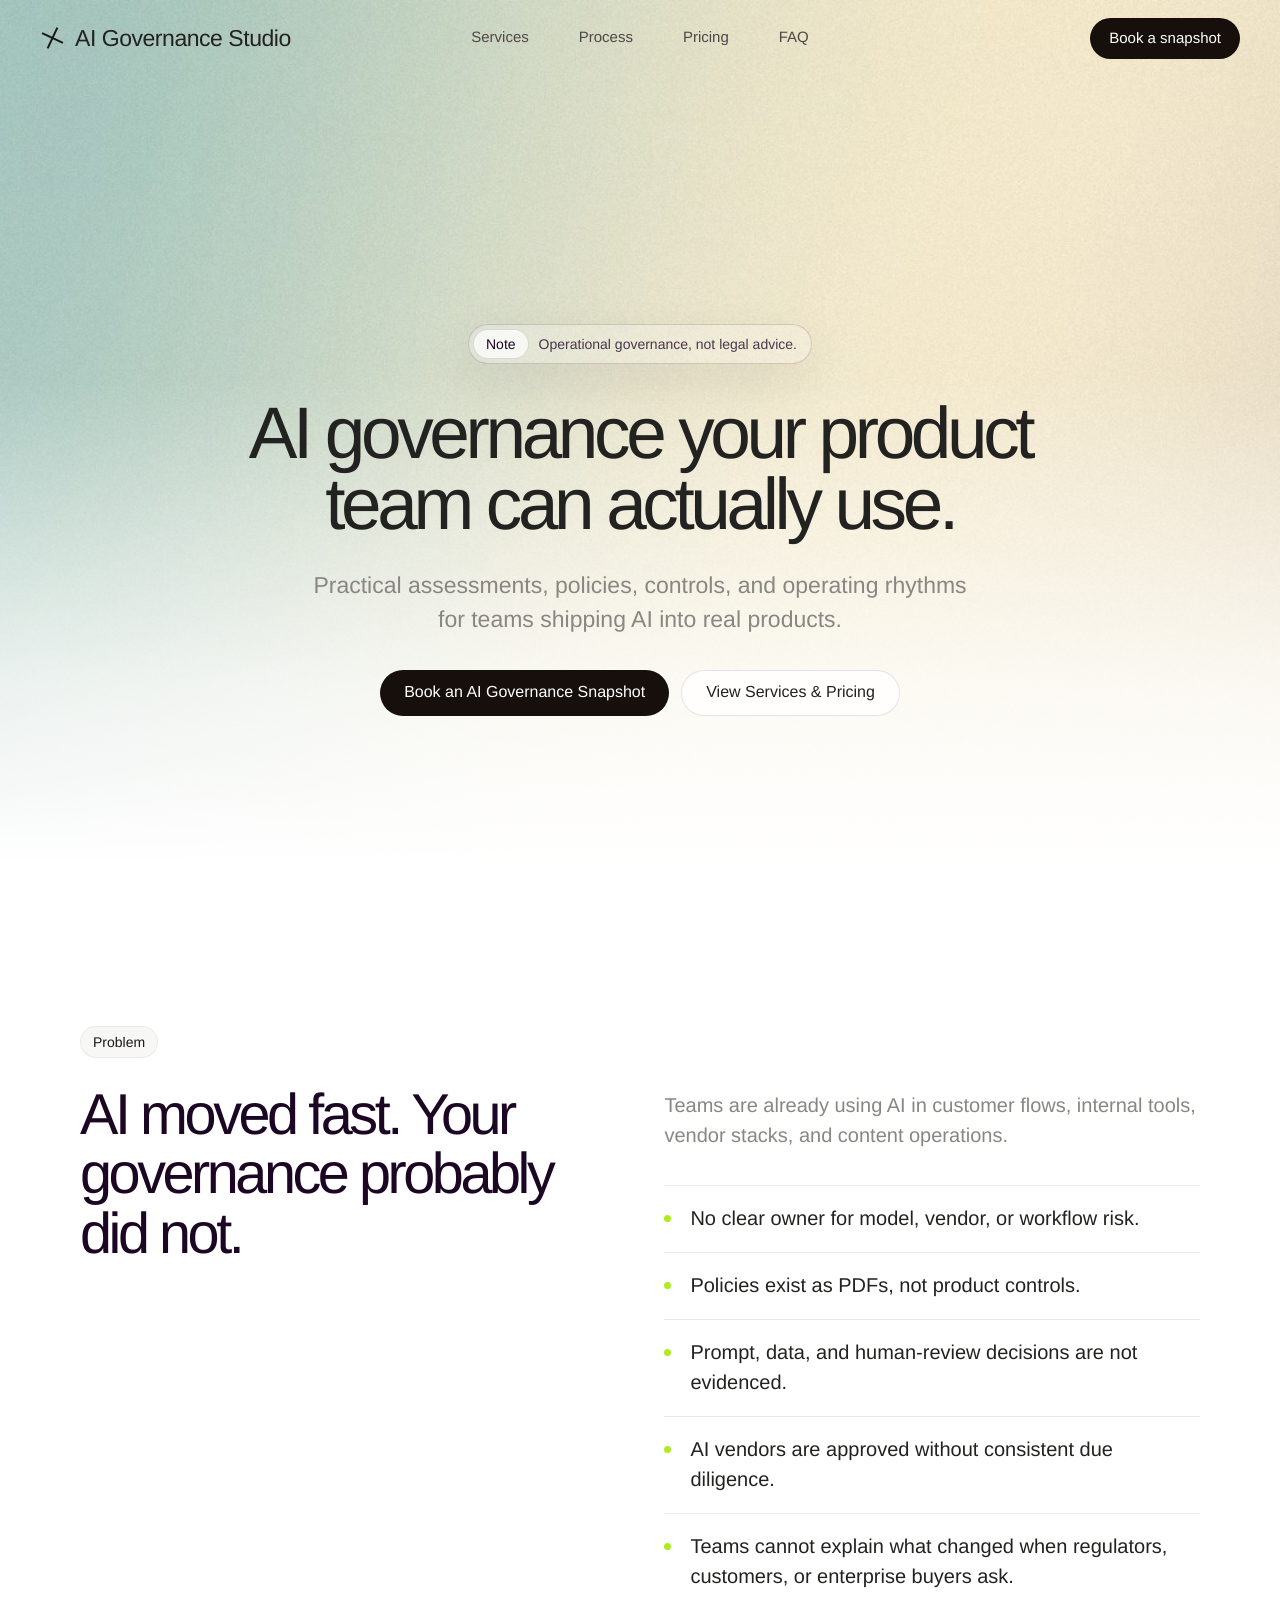
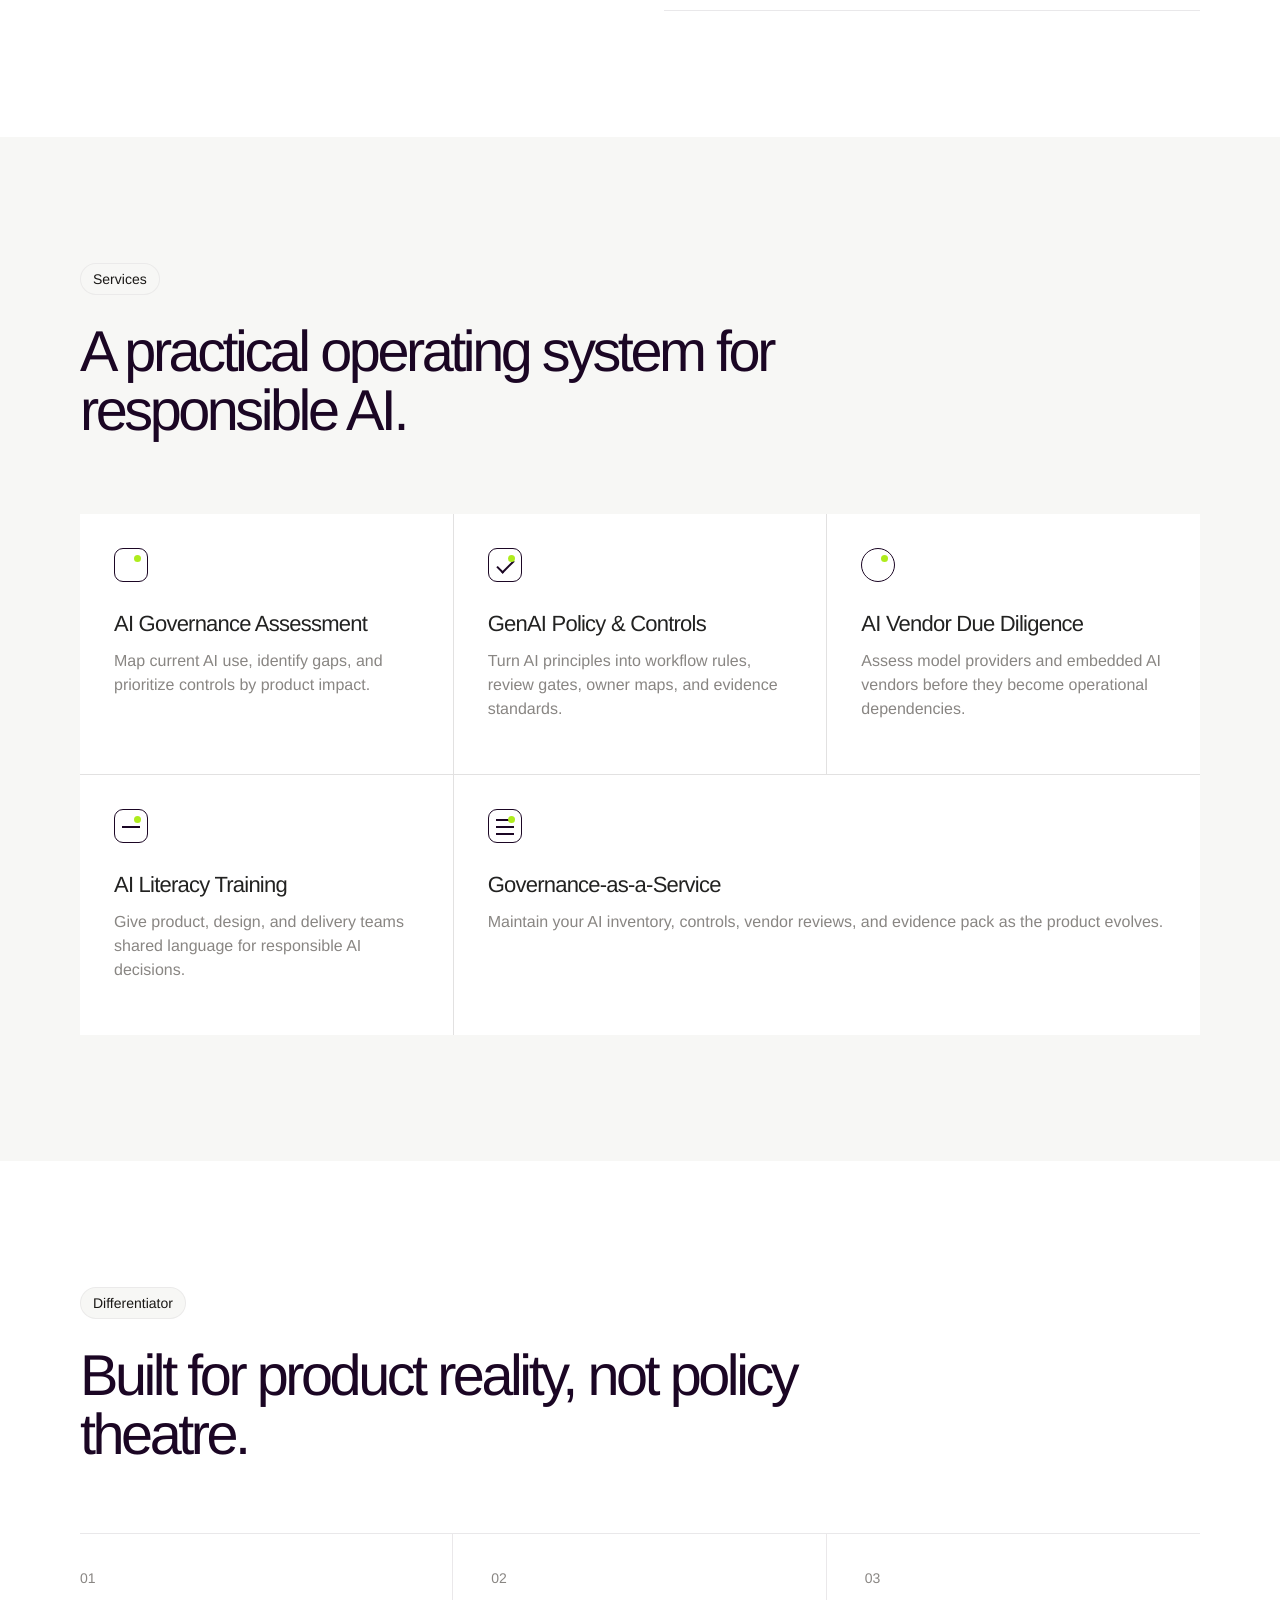
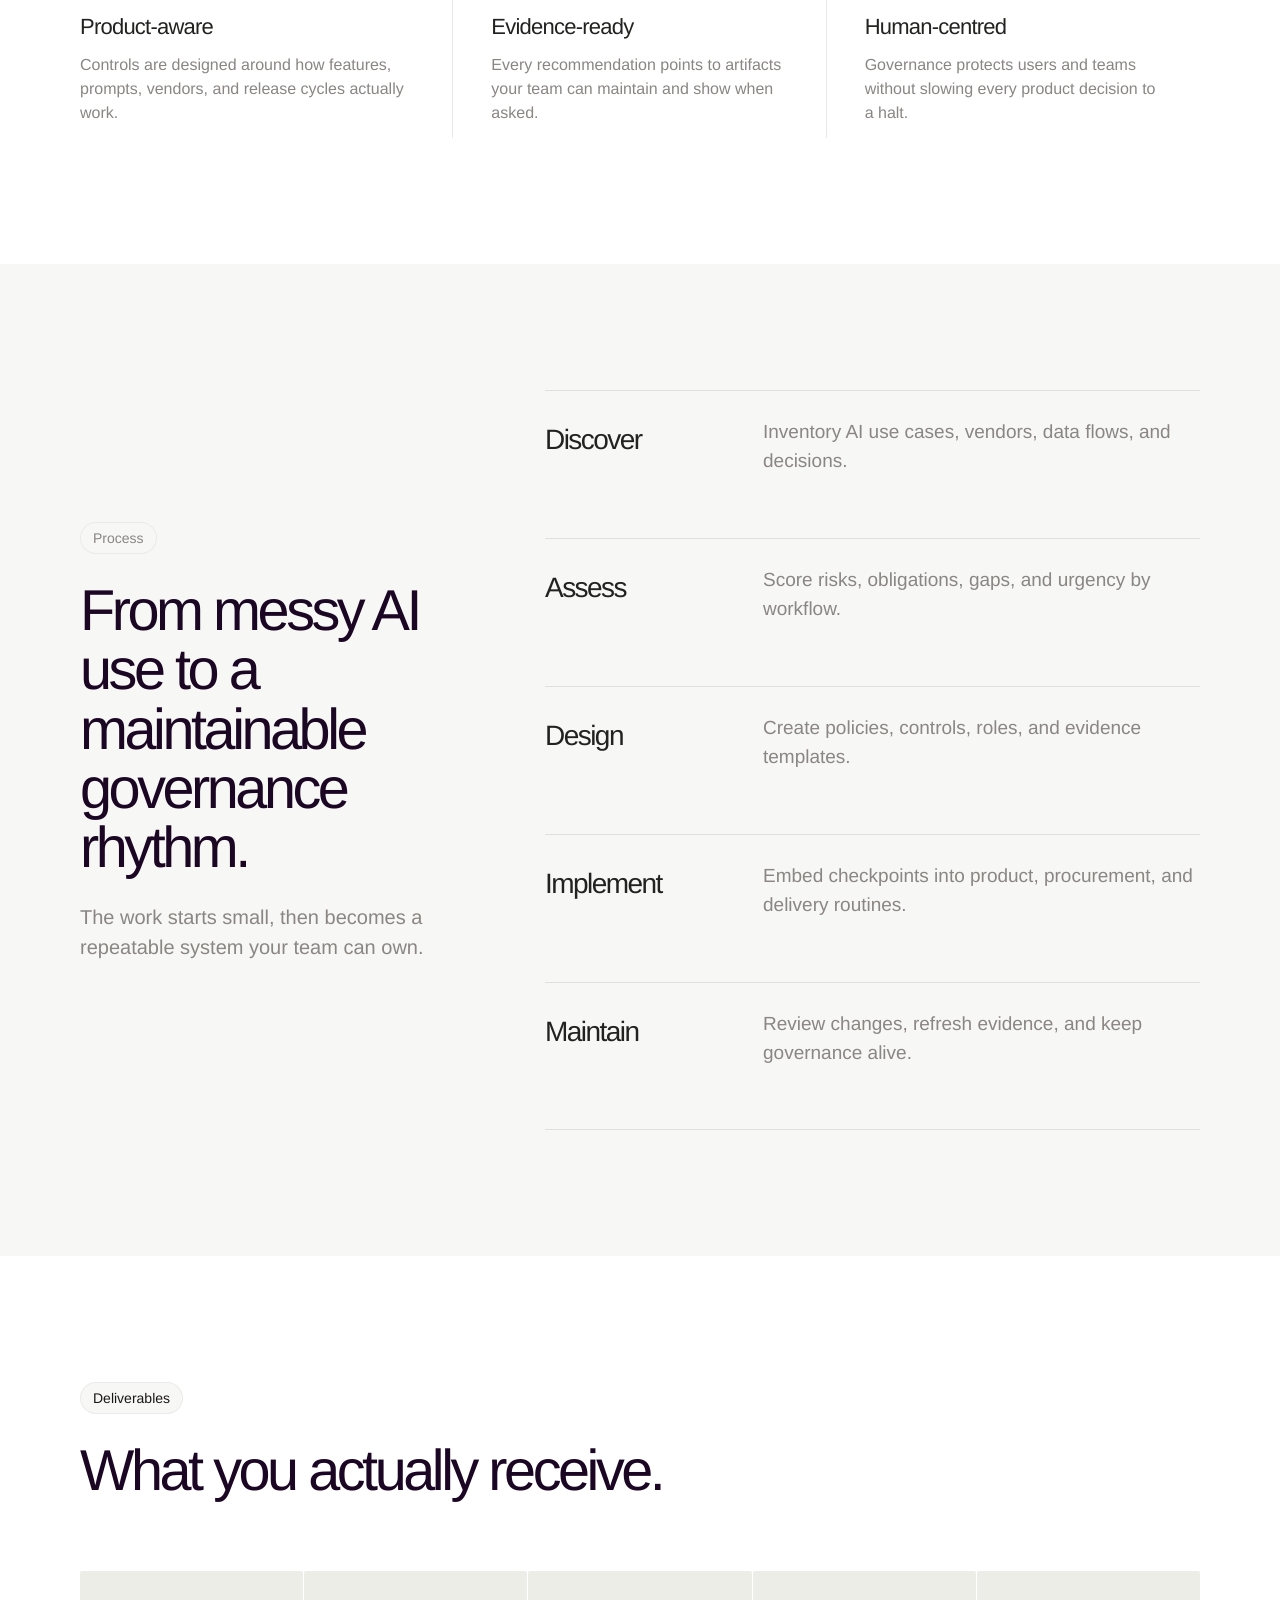
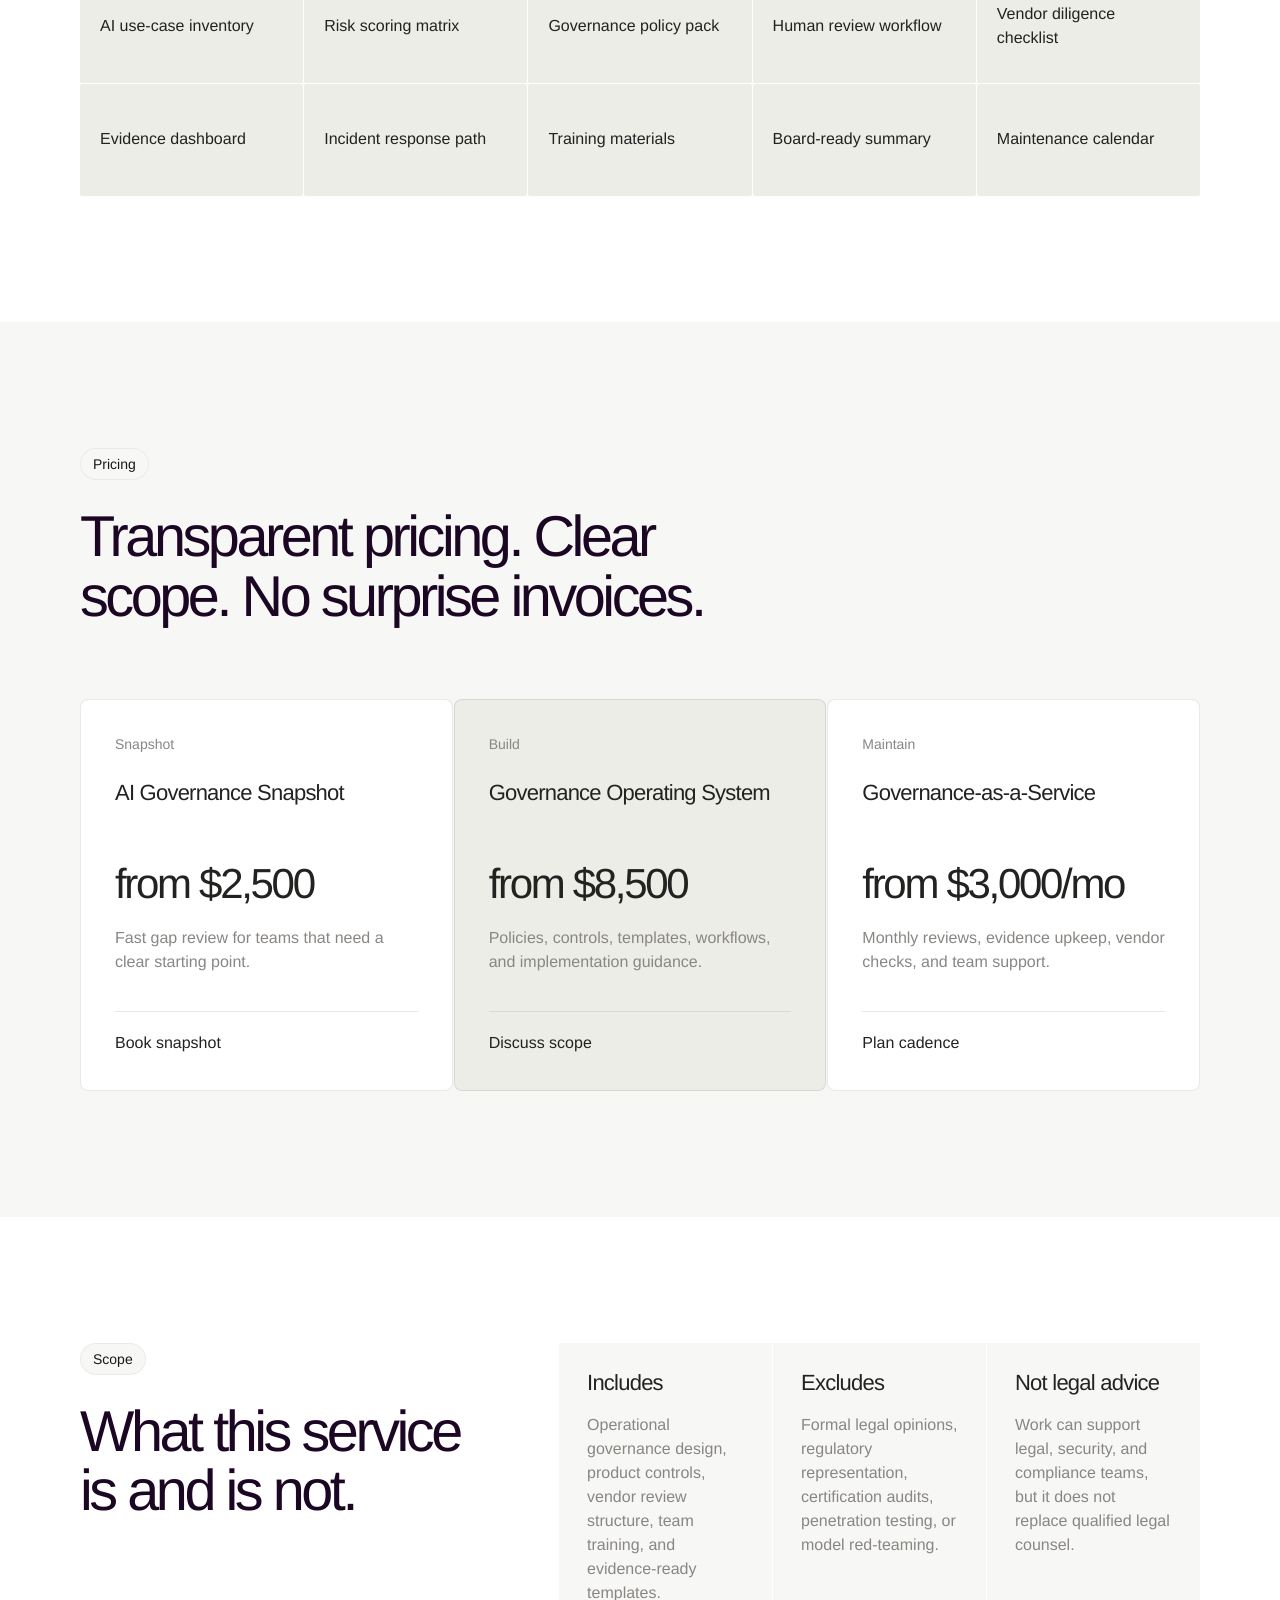
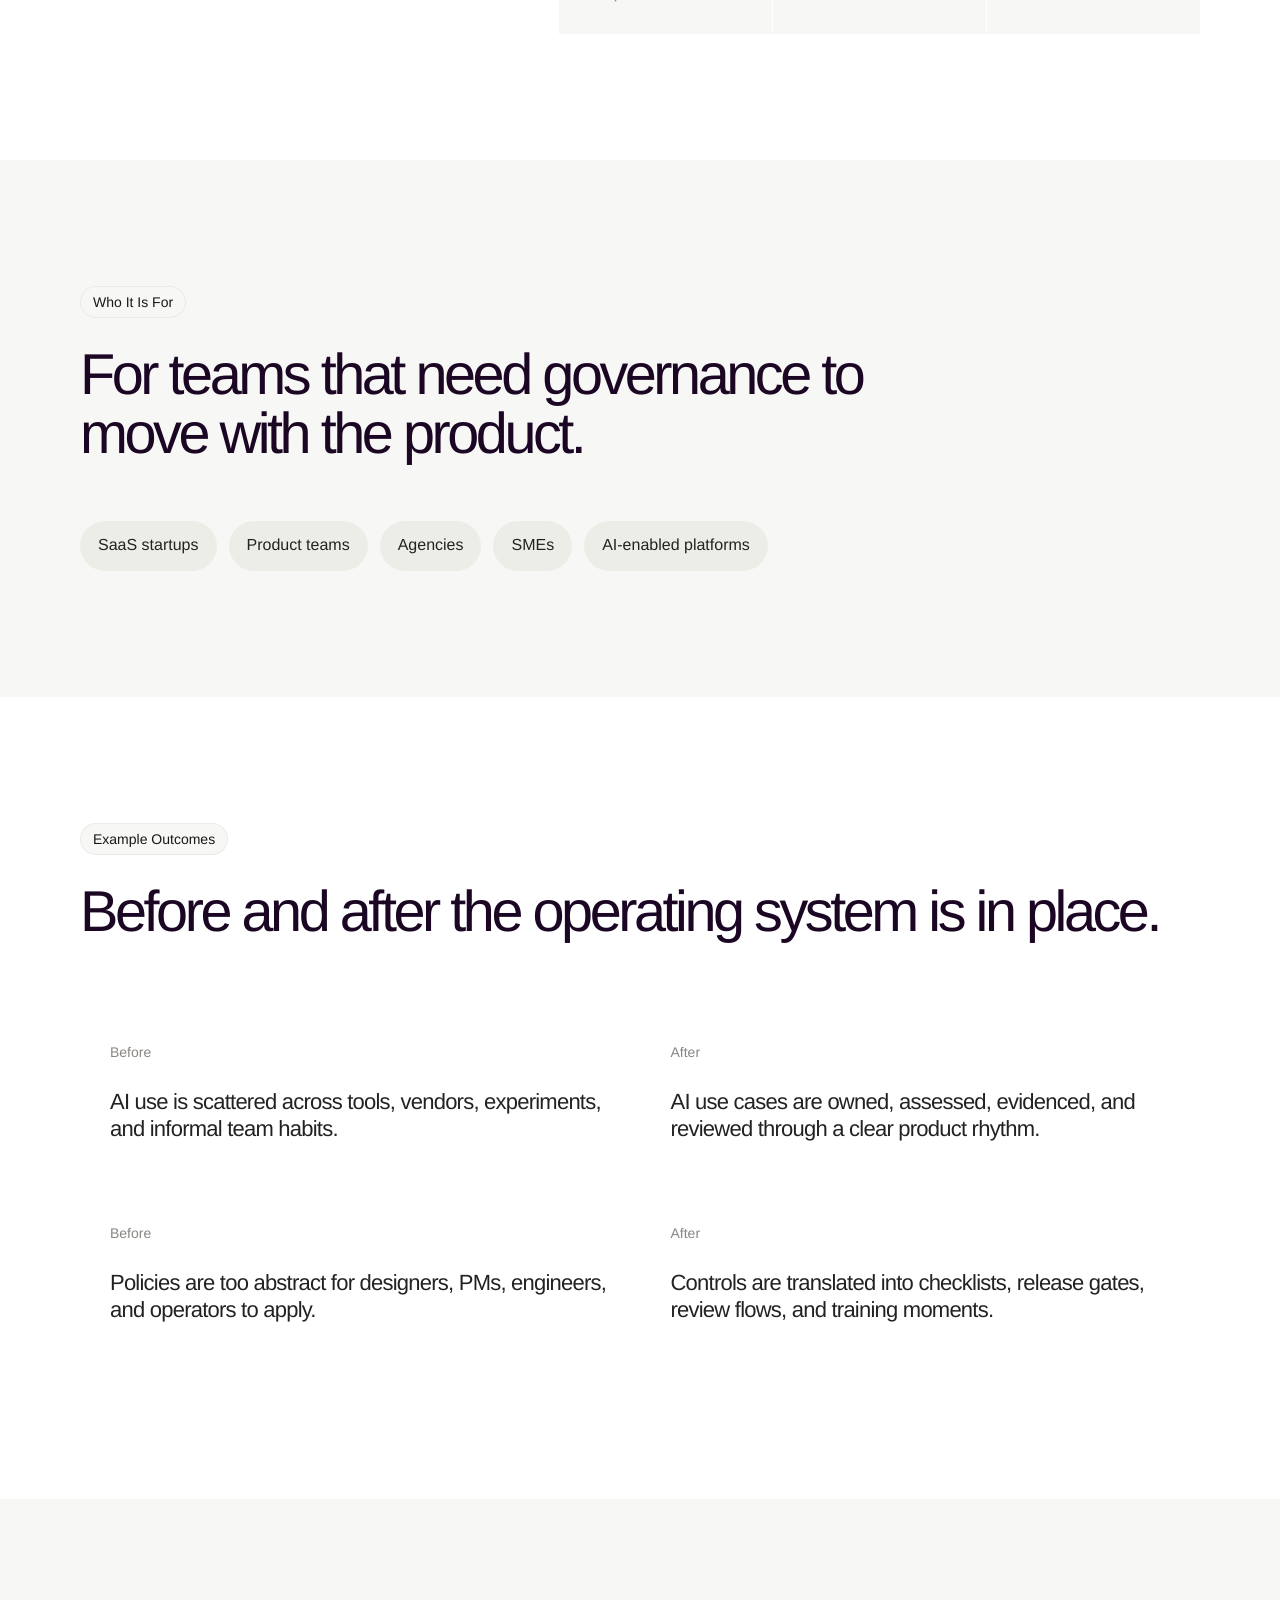
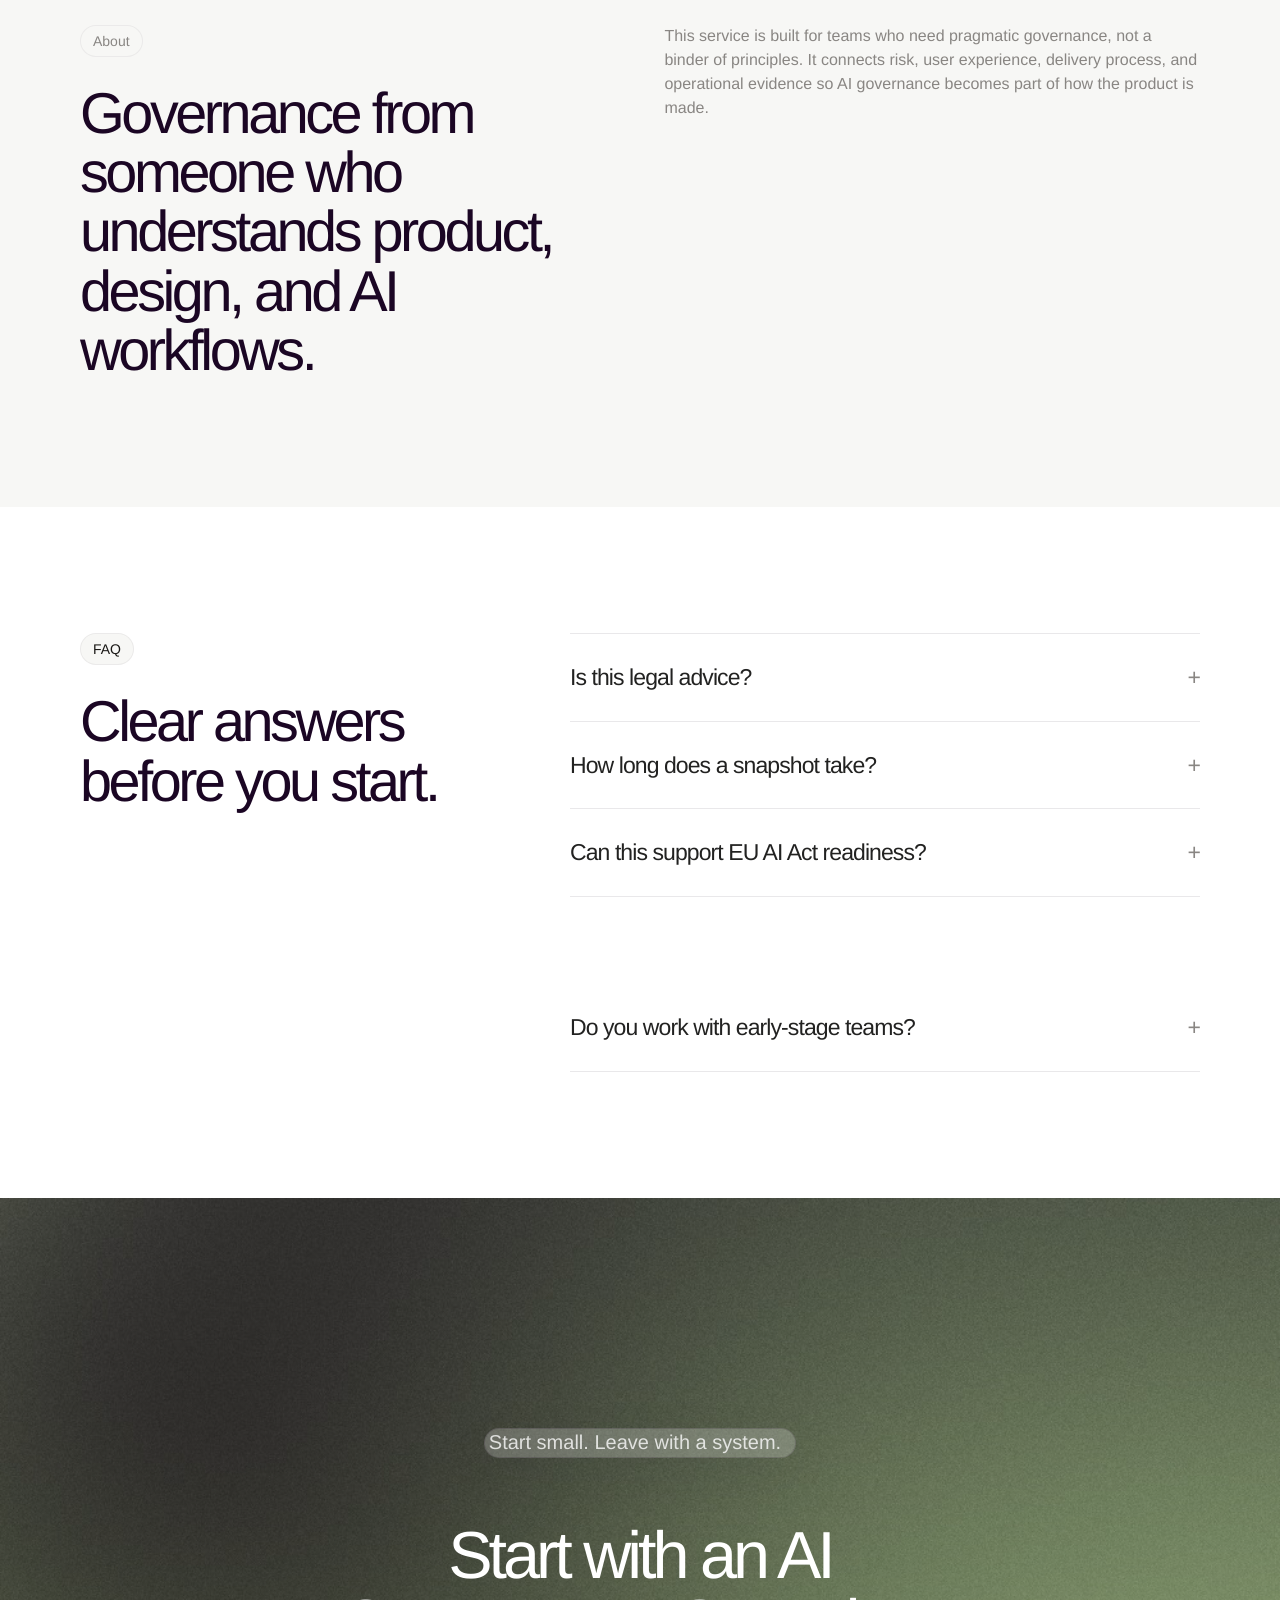
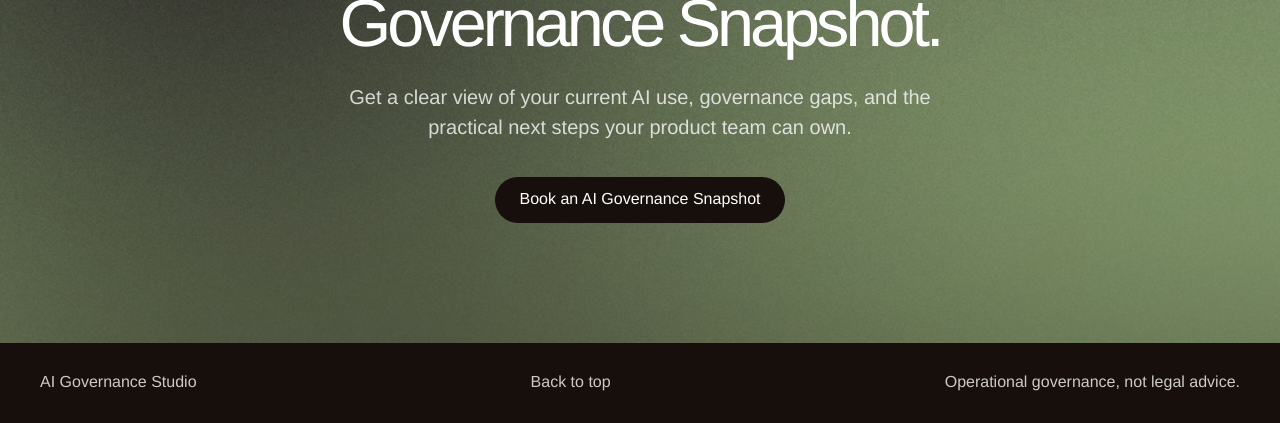
==== index.html @ 9d7e76de "Publish AI governance landing page" ====
<!doctype html>
<html lang="en">
  <head>
    <meta charset="UTF-8" />
    <meta name="viewport" content="width=device-width, initial-scale=1.0" />
    <title>AI Governance Studio</title>
    <meta
      name="description"
      content="Operational AI governance for product teams, startups, agencies, and AI-enabled platforms."
    />
    <link rel="stylesheet" href="styles.css" />
  </head>
  <body>
    <header class="site-header" aria-label="Primary navigation">
      <a class="brand" href="#top" aria-label="AI Governance Studio home">
        <span class="brand-mark" aria-hidden="true"></span>
        <span>AI Governance Studio</span>
      </a>
      <nav class="desktop-nav" aria-label="Sections">
        <a href="#services">Services</a>
        <a href="#process">Process</a>
        <a href="#pricing">Pricing</a>
        <a href="#faq">FAQ</a>
      </nav>
      <a class="nav-cta" href="contact.html">Book a snapshot</a>
      <button class="menu-button" type="button" aria-label="Open menu">
        <span></span>
        <span></span>
      </button>
    </header>

    <main id="top">
      <section class="hero" aria-labelledby="hero-title">
        <div class="hero-image" aria-hidden="true"></div>
        <div class="hero-fade" aria-hidden="true"></div>
        <div class="hero-content reveal">
          <p class="announcement">
            <span class="announcement-label">Note</span>
            <span>Operational governance, not legal advice.</span>
          </p>
          <h1 id="hero-title">AI governance your product team can actually use.</h1>
          <p class="hero-copy">
            Practical assessments, policies, controls, and operating rhythms for teams shipping AI into real products.
          </p>
          <div class="hero-actions" aria-label="Primary actions">
            <a class="button primary" href="contact.html">Book an AI Governance Snapshot</a>
            <a class="button secondary" href="#services">View Services & Pricing</a>
          </div>
        </div>
      </section>

      <section class="section problem reveal" aria-labelledby="problem-title">
        <div class="section-inner two-column">
          <div>
            <p class="eyebrow">Problem</p>
            <h2 id="problem-title">AI moved fast. Your governance probably did not.</h2>
          </div>
          <div class="risk-list">
            <p>Teams are already using AI in customer flows, internal tools, vendor stacks, and content operations.</p>
            <ul>
              <li>No clear owner for model, vendor, or workflow risk.</li>
              <li>Policies exist as PDFs, not product controls.</li>
              <li>Prompt, data, and human-review decisions are not evidenced.</li>
              <li>AI vendors are approved without consistent due diligence.</li>
              <li>Teams cannot explain what changed when regulators, customers, or enterprise buyers ask.</li>
            </ul>
          </div>
        </div>
      </section>

      <section class="section services" id="services" aria-labelledby="services-title">
        <div class="section-inner">
          <div class="section-heading reveal">
            <p class="eyebrow">Services</p>
            <h2 id="services-title">A practical operating system for responsible AI.</h2>
          </div>
          <div class="service-grid">
            <article class="service-card reveal">
              <span class="line-icon" aria-hidden="true"></span>
              <h3>AI Governance Assessment</h3>
              <p>Map current AI use, identify gaps, and prioritize controls by product impact.</p>
            </article>
            <article class="service-card reveal">
              <span class="line-icon check" aria-hidden="true"></span>
              <h3>GenAI Policy & Controls</h3>
              <p>Turn AI principles into workflow rules, review gates, owner maps, and evidence standards.</p>
            </article>
            <article class="service-card reveal">
              <span class="line-icon vendor" aria-hidden="true"></span>
              <h3>AI Vendor Due Diligence</h3>
              <p>Assess model providers and embedded AI vendors before they become operational dependencies.</p>
            </article>
            <article class="service-card reveal">
              <span class="line-icon learn" aria-hidden="true"></span>
              <h3>AI Literacy Training</h3>
              <p>Give product, design, and delivery teams shared language for responsible AI decisions.</p>
            </article>
            <article class="service-card reveal wide">
              <span class="line-icon maintain" aria-hidden="true"></span>
              <h3>Governance-as-a-Service</h3>
              <p>Maintain your AI inventory, controls, vendor reviews, and evidence pack as the product evolves.</p>
            </article>
          </div>
        </div>
      </section>

      <section class="section differentiator reveal" aria-labelledby="difference-title">
        <div class="section-inner">
          <p class="eyebrow">Differentiator</p>
          <h2 id="difference-title">Built for product reality, not policy theatre.</h2>
          <div class="pillar-row">
            <div>
              <span>01</span>
              <h3>Product-aware</h3>
              <p>Controls are designed around how features, prompts, vendors, and release cycles actually work.</p>
            </div>
            <div>
              <span>02</span>
              <h3>Evidence-ready</h3>
              <p>Every recommendation points to artifacts your team can maintain and show when asked.</p>
            </div>
            <div>
              <span>03</span>
              <h3>Human-centred</h3>
              <p>Governance protects users and teams without slowing every product decision to a halt.</p>
            </div>
          </div>
        </div>
      </section>

      <section class="section process stroke-section" id="process" aria-labelledby="process-title">
        <svg
          class="scroll-stroke"
          width="1278"
          height="2319"
          viewBox="0 0 1278 2319"
          fill="none"
          overflow="visible"
          xmlns="http://www.w3.org/2000/svg"
          aria-hidden="true"
        >
          <path
            data-scroll-path
            d="M876.605 394.131C788.982 335.917 696.198 358.139 691.836 416.303C685.453 501.424 853.722 498.43 941.95 409.714C1016.1 335.156 1008.64 186.907 906.167 142.846C807.014 100.212 712.699 198.494 789.049 245.127C889.053 306.207 986.062 116.979 840.548 43.3233C743.932 -5.58141 678.027 57.1682 672.279 112.188C666.53 167.208 712.538 172.943 736.353 163.088C760.167 153.234 764.14 120.924 746.651 93.3868C717.461 47.4252 638.894 77.8642 601.018 116.979C568.164 150.908 557 201.079 576.467 246.924C593.342 286.664 630.24 310.55 671.68 302.614C756.114 286.446 729.747 206.546 681.86 186.442C630.54 164.898 492 209.318 495.026 287.644C496.837 334.494 518.402 366.466 582.455 367.287C680.013 368.538 771.538 299.456 898.634 292.434C1007.02 286.446 1192.67 309.384 1242.36 382.258C1266.99 418.39 1273.65 443.108 1247.75 474.477C1217.32 511.33 1149.4 511.259 1096.84 466.093C1044.29 420.928 1029.14 380.576 1033.97 324.172C1038.31 273.428 1069.55 228.986 1117.2 216.384C1152.2 207.128 1188.29 213.629 1194.45 245.127C1201.49 281.062 1132.22 280.104 1100.44 272.673C1065.32 264.464 1044.22 234.837 1032.77 201.413C1019.29 162.061 1029.71 131.126 1056.44 100.965C1086.19 67.4032 1143.96 54.5526 1175.78 86.1513C1207.02 117.17 1186.81 143.379 1156.22 166.691C1112.57 199.959 1052.57 186.238 999.784 155.164C957.312 130.164 899.171 63.7054 931.284 26.3214C952.068 2.12513 996.288 3.87363 1007.22 43.58C1018.15 83.2749 1003.56 122.644 975.969 163.376C948.377 204.107 907.272 255.122 913.558 321.045C919.727 385.734 990.968 497.068 1063.84 503.35C1111.46 507.456 1166.79 511.984 1175.68 464.527C1191.52 379.956 1101.26 334.985 1030.29 377.017C971.109 412.064 956.297 483.647 953.797 561.655C947.587 755.413 1197.56 941.828 936.039 1140.66C745.771 1285.32 321.926 950.737 134.536 1202.19C-6.68295 1391.68 -53.4837 1655.38 131.935 1760.5C478.381 1956.91 1124.19 1515 1201.28 1997.83C1273.66 2451.23 100.805 1864.7 303.794 2668.89"
            pathLength="1"
          />
        </svg>
        <div class="section-inner process-layout">
          <div class="process-copy reveal">
            <p class="eyebrow">Process</p>
            <h2 id="process-title">From messy AI use to a maintainable governance rhythm.</h2>
            <p>
              The work starts small, then becomes a repeatable system your team can own.
            </p>
          </div>
          <ol class="process-steps" aria-label="Governance process">
            <li class="reveal"><span>Discover</span><p>Inventory AI use cases, vendors, data flows, and decisions.</p></li>
            <li class="reveal"><span>Assess</span><p>Score risks, obligations, gaps, and urgency by workflow.</p></li>
            <li class="reveal"><span>Design</span><p>Create policies, controls, roles, and evidence templates.</p></li>
            <li class="reveal"><span>Implement</span><p>Embed checkpoints into product, procurement, and delivery routines.</p></li>
            <li class="reveal"><span>Maintain</span><p>Review changes, refresh evidence, and keep governance alive.</p></li>
          </ol>
        </div>
      </section>

      <section class="section deliverables reveal" aria-labelledby="deliverables-title">
        <div class="section-inner">
          <div class="section-heading">
            <p class="eyebrow">Deliverables</p>
            <h2 id="deliverables-title">What you actually receive.</h2>
          </div>
          <div class="deliverable-grid">
            <span>AI use-case inventory</span>
            <span>Risk scoring matrix</span>
            <span>Governance policy pack</span>
            <span>Human review workflow</span>
            <span>Vendor diligence checklist</span>
            <span>Evidence dashboard</span>
            <span>Incident response path</span>
            <span>Training materials</span>
            <span>Board-ready summary</span>
            <span>Maintenance calendar</span>
          </div>
        </div>
      </section>

      <section class="section pricing" id="pricing" aria-labelledby="pricing-title">
        <div class="section-inner">
          <div class="section-heading reveal">
            <p class="eyebrow">Pricing</p>
            <h2 id="pricing-title">Transparent pricing. Clear scope. No surprise invoices.</h2>
          </div>
          <div class="pricing-grid">
            <article class="price-card reveal">
              <p class="price-label">Snapshot</p>
              <h3>AI Governance Snapshot</h3>
              <p class="price">from $2,500</p>
              <p>Fast gap review for teams that need a clear starting point.</p>
              <a href="contact.html">Book snapshot</a>
            </article>
            <article class="price-card featured reveal">
              <p class="price-label">Build</p>
              <h3>Governance Operating System</h3>
              <p class="price">from $8,500</p>
              <p>Policies, controls, templates, workflows, and implementation guidance.</p>
              <a href="contact.html">Discuss scope</a>
            </article>
            <article class="price-card reveal">
              <p class="price-label">Maintain</p>
              <h3>Governance-as-a-Service</h3>
              <p class="price">from $3,000/mo</p>
              <p>Monthly reviews, evidence upkeep, vendor checks, and team support.</p>
              <a href="contact.html">Plan cadence</a>
            </article>
          </div>
        </div>
      </section>

      <section class="section scope reveal" aria-labelledby="scope-title">
        <div class="section-inner scope-layout">
          <div>
            <p class="eyebrow">Scope</p>
            <h2 id="scope-title">What this service is and is not.</h2>
          </div>
          <div class="scope-columns">
            <div>
              <h3>Includes</h3>
              <p>Operational governance design, product controls, vendor review structure, team training, and evidence-ready templates.</p>
            </div>
            <div>
              <h3>Excludes</h3>
              <p>Formal legal opinions, regulatory representation, certification audits, penetration testing, or model red-teaming.</p>
            </div>
            <div>
              <h3>Not legal advice</h3>
              <p>Work can support legal, security, and compliance teams, but it does not replace qualified legal counsel.</p>
            </div>
          </div>
        </div>
      </section>

      <section class="section audience reveal" aria-labelledby="audience-title">
        <div class="section-inner">
          <p class="eyebrow">Who It Is For</p>
          <h2 id="audience-title">For teams that need governance to move with the product.</h2>
          <div class="audience-strip">
            <span>SaaS startups</span>
            <span>Product teams</span>
            <span>Agencies</span>
            <span>SMEs</span>
            <span>AI-enabled platforms</span>
          </div>
        </div>
      </section>

      <section class="section outcomes reveal" aria-labelledby="outcomes-title">
        <div class="section-inner">
          <p class="eyebrow">Example Outcomes</p>
          <h2 id="outcomes-title">Before and after the operating system is in place.</h2>
          <div class="before-after">
            <div>
              <span>Before</span>
              <p>AI use is scattered across tools, vendors, experiments, and informal team habits.</p>
            </div>
            <div>
              <span>After</span>
              <p>AI use cases are owned, assessed, evidenced, and reviewed through a clear product rhythm.</p>
            </div>
            <div>
              <span>Before</span>
              <p>Policies are too abstract for designers, PMs, engineers, and operators to apply.</p>
            </div>
            <div>
              <span>After</span>
              <p>Controls are translated into checklists, release gates, review flows, and training moments.</p>
            </div>
          </div>
        </div>
      </section>

      <section class="section about reveal" aria-labelledby="about-title">
        <div class="section-inner two-column">
          <div>
            <p class="eyebrow">About</p>
            <h2 id="about-title">Governance from someone who understands product, design, and AI workflows.</h2>
          </div>
          <p>
            This service is built for teams who need pragmatic governance, not a binder of principles. It connects risk, user experience, delivery process, and operational evidence so AI governance becomes part of how the product is made.
          </p>
        </div>
      </section>

      <section class="section faq" id="faq" aria-labelledby="faq-title">
        <div class="section-inner faq-layout">
          <div class="reveal">
            <p class="eyebrow">FAQ</p>
            <h2 id="faq-title">Clear answers before you start.</h2>
          </div>
          <div class="faq-list">
            <details class="reveal">
              <summary>Is this legal advice?</summary>
              <p>No. It is operational governance support. It can help legal teams move faster, but it does not replace legal counsel.</p>
            </details>
            <details class="reveal">
              <summary>How long does a snapshot take?</summary>
              <p>Most snapshots take 1-2 weeks depending on access to product, vendor, and workflow information.</p>
            </details>
            <details class="reveal">
              <summary>Can this support EU AI Act readiness?</summary>
              <p>Yes, by organizing use cases, evidence, risk ownership, literacy, and governance controls. Formal legal interpretation should sit with counsel.</p>
            </details>
            <details class="reveal">
              <summary>Can this help with ISO readiness?</summary>
              <p>It can prepare operational materials and governance discipline that support readiness, but certification work should be handled by the relevant audit specialists.</p>
            </details>
            <details class="reveal">
              <summary>Do you work with early-stage teams?</summary>
              <p>Yes. The system scales from lightweight startup governance to more formal enterprise-facing evidence packs.</p>
            </details>
          </div>
        </div>
      </section>

      <section class="final-cta" id="snapshot" aria-labelledby="snapshot-title">
        <div class="footer-image" aria-hidden="true"></div>
        <div class="final-content reveal">
          <p class="announcement">Start small. Leave with a system.</p>
          <h2 id="snapshot-title">Start with an AI Governance Snapshot.</h2>
          <p>Get a clear view of your current AI use, governance gaps, and the practical next steps your product team can own.</p>
          <a class="button primary" href="contact.html">Book an AI Governance Snapshot</a>
        </div>
      </section>
    </main>

    <footer class="site-footer">
      <span>AI Governance Studio</span>
      <a href="#top">Back to top</a>
      <span>Operational governance, not legal advice.</span>
    </footer>

    <script src="script.js"></script>
  </body>
</html>
---- styles.css ----
:root {
  --ink: #222221;
  --ink-deep: #1a1816;
  --plum: #1b0624;
  --muted: #898683;
  --soft: #f7f7f5;
  --surface: #edede8;
  --line: rgba(45, 32, 50, 0.1);
  --cta: #160f0c;
  --accent: #aeec1d;
  --max: 1120px;
}

* {
  box-sizing: border-box;
}

html {
  scroll-behavior: smooth;
}

body {
  margin: 0;
  background: #fff;
  color: var(--ink);
  font-family: Inter, "Helvetica Neue", Arial, sans-serif;
  font-size: 16px;
  line-height: 1.5;
  text-rendering: geometricPrecision;
}

a {
  color: inherit;
  text-decoration: none;
}

.site-header {
  align-items: center;
  display: grid;
  grid-template-columns: 1fr auto 1fr;
  height: 76px;
  left: 0;
  padding: 0 40px;
  position: fixed;
  right: 0;
  top: 0;
  z-index: 20;
}

.brand,
.desktop-nav,
.nav-cta {
  animation: headerIn 700ms ease both;
}

.brand {
  align-items: center;
  display: inline-flex;
  font-size: 23px;
  gap: 10px;
  letter-spacing: -0.02em;
  width: max-content;
}

.brand-mark {
  display: inline-block;
  height: 25px;
  position: relative;
  width: 25px;
}

.brand-mark::before,
.brand-mark::after {
  background: var(--ink-deep);
  content: "";
  height: 2px;
  left: 1px;
  position: absolute;
  top: 11px;
  transform: rotate(25deg);
  width: 23px;
}

.brand-mark::after {
  transform: rotate(115deg);
}

.desktop-nav {
  align-items: center;
  display: flex;
  gap: 18px;
  justify-self: center;
}

.desktop-nav a {
  border-radius: 999px;
  color: #4d4846;
  font-size: 15px;
  padding: 8px 16px;
  transition: background 180ms ease, color 180ms ease;
}

.desktop-nav a:hover {
  background: rgba(255, 255, 255, 0.58);
  color: var(--ink);
}

.nav-cta,
.button {
  align-items: center;
  border-radius: 999px;
  display: inline-flex;
  font-weight: 520;
  justify-content: center;
  line-height: 1;
  transition: transform 180ms ease, background 180ms ease, border-color 180ms ease;
  white-space: nowrap;
}

.nav-cta {
  background: var(--cta);
  color: #fff;
  font-size: 15px;
  justify-self: end;
  padding: 13px 19px;
}

.button {
  min-height: 46px;
  padding: 0 24px;
}

.button:hover,
.nav-cta:hover {
  transform: translateY(-2px);
}

.primary {
  background: var(--cta);
  color: #fff;
}

.secondary {
  background: rgba(255, 255, 255, 0.78);
  border: 1px solid rgba(27, 6, 36, 0.11);
  color: var(--ink);
}

.menu-button {
  background: transparent;
  border: 0;
  display: none;
  height: 36px;
  justify-self: end;
  padding: 0;
  width: 36px;
}

.menu-button span {
  background: var(--ink);
  display: block;
  height: 1.5px;
  margin: 7px 5px;
}

.hero {
  min-height: 100svh;
  overflow: hidden;
  position: relative;
}

.hero-image,
.footer-image {
  background-image: url("assets/hero-gradient.jpeg");
  background-position: center top;
  background-size: cover;
  inset: 0;
  position: absolute;
}

.hero-image {
  animation: slowLift 24s ease-in-out infinite alternate;
}

.hero-fade {
  background: linear-gradient(
    to bottom,
    rgba(255, 255, 255, 0) 0%,
    rgba(255, 255, 255, 0.08) 42%,
    rgba(255, 255, 255, 0.78) 76%,
    #fff 96%
  );
  inset: 0;
  position: absolute;
}

.hero-content {
  margin: 0 auto;
  max-width: 860px;
  padding: clamp(300px, 36svh, 480px) 24px 92px;
  position: relative;
  text-align: center;
  z-index: 1;
}

.announcement,
.eyebrow {
  border-radius: 999px;
  display: inline-flex;
  font-size: 14px;
  line-height: 1;
}

.announcement {
  align-items: center;
  background: rgba(255, 255, 255, 0.22);
  border: 1px solid rgba(27, 6, 36, 0.16);
  box-shadow: 0 16px 48px rgba(27, 6, 36, 0.08);
  color: rgba(27, 6, 36, 0.78);
  gap: 10px;
  padding: 4px 14px 4px 4px;
}

.announcement-label {
  background: rgba(255, 255, 255, 0.72);
  border: 1px solid rgba(27, 6, 36, 0.13);
  border-radius: 999px;
  color: var(--plum);
  padding: 7px 12px;
}

.eyebrow {
  background: var(--soft);
  border: 1px solid rgba(27, 6, 36, 0.05);
  color: var(--ink-deep);
  margin: 0 0 28px;
  padding: 8px 12px;
}

h1,
h2,
h3,
p {
  margin: 0;
}

h1,
h2 {
  font-weight: 400;
  letter-spacing: -0.06em;
}

h1 {
  color: var(--ink);
  font-size: clamp(48px, 5.7vw, 80px);
  line-height: 0.98;
  margin-top: 34px;
}

h2 {
  color: var(--plum);
  font-size: clamp(38px, 4.5vw, 64px);
  line-height: 1.03;
}

h3 {
  color: var(--ink);
  font-size: 22px;
  font-weight: 450;
  letter-spacing: -0.035em;
  line-height: 1.13;
}

.hero-copy {
  color: var(--muted);
  font-size: clamp(18px, 2vw, 23px);
  line-height: 1.46;
  margin: 28px auto 0;
  max-width: 680px;
}

.hero-actions {
  display: flex;
  flex-wrap: wrap;
  gap: 12px;
  justify-content: center;
  margin-top: 34px;
}

.section {
  padding: 126px 24px;
}

.section:nth-of-type(2n + 3) {
  background: var(--soft);
}

.section-inner {
  margin: 0 auto;
  max-width: var(--max);
}

.two-column {
  display: grid;
  gap: clamp(44px, 8vw, 120px);
  grid-template-columns: minmax(0, 0.9fr) minmax(0, 1fr);
}

.section-heading {
  max-width: 720px;
}

.problem h2 {
  max-width: 560px;
}

.risk-list {
  color: var(--muted);
  font-size: 20px;
  padding-top: 65px;
}

.risk-list ul {
  border-top: 1px solid var(--line);
  list-style: none;
  margin: 34px 0 0;
  padding: 0;
}

.risk-list li {
  border-bottom: 1px solid var(--line);
  color: var(--ink);
  padding: 18px 0 18px 26px;
  position: relative;
}

.risk-list li::before {
  background: var(--accent);
  border-radius: 50%;
  content: "";
  height: 7px;
  left: 0;
  position: absolute;
  top: 29px;
  width: 7px;
}

.service-grid,
.pricing-grid {
  display: grid;
  gap: 1px;
  margin-top: 72px;
}

.service-grid {
  background: var(--line);
  grid-template-columns: repeat(3, minmax(0, 1fr));
}

.service-card,
.price-card {
  background: #fff;
  min-height: 260px;
  padding: 34px;
  transition: background 180ms ease, transform 180ms ease;
}

.service-card:hover,
.price-card:hover {
  background: #fbfbf9;
  transform: translateY(-5px);
}

.service-card.wide {
  grid-column: span 2;
}

.service-card p,
.price-card p,
.pillar-row p,
.process-copy p,
.scope-columns p,
.about p,
.faq-list p,
.final-content p {
  color: var(--muted);
}

.service-card h3 {
  margin: 30px 0 14px;
}

.line-icon {
  border: 1.7px solid var(--plum);
  border-radius: 9px;
  display: block;
  height: 34px;
  position: relative;
  width: 34px;
}

.line-icon::after {
  background: var(--accent);
  border-radius: 50%;
  content: "";
  height: 7px;
  position: absolute;
  right: 6px;
  top: 6px;
  width: 7px;
}

.line-icon.check::before {
  border-bottom: 2px solid var(--plum);
  border-left: 2px solid var(--plum);
  content: "";
  height: 7px;
  left: 8px;
  position: absolute;
  top: 11px;
  transform: rotate(-45deg);
  width: 15px;
}

.line-icon.vendor {
  border-radius: 50%;
}

.line-icon.learn::before,
.line-icon.maintain::before {
  background: var(--plum);
  content: "";
  height: 2px;
  left: 7px;
  position: absolute;
  top: 16px;
  width: 18px;
}

.line-icon.maintain::before {
  box-shadow: 0 -7px 0 var(--plum), 0 7px 0 var(--plum);
}

.differentiator {
  background: #fff;
}

.differentiator h2 {
  max-width: 790px;
}

.pillar-row {
  border-top: 1px solid var(--line);
  display: grid;
  grid-template-columns: repeat(3, minmax(0, 1fr));
  margin-top: 68px;
}

.pillar-row > div {
  border-right: 1px solid var(--line);
  padding: 34px 38px 12px 0;
}

.pillar-row > div + div {
  padding-left: 38px;
}

.pillar-row > div:last-child {
  border-right: 0;
}

.pillar-row span,
.price-label,
.before-after span {
  color: var(--muted);
  display: block;
  font-size: 14px;
  margin-bottom: 26px;
}

.pillar-row h3 {
  margin-bottom: 14px;
}

.process-layout {
  align-items: start;
  display: grid;
  gap: 72px;
  grid-template-columns: 0.75fr 1.25fr;
  position: relative;
  z-index: 1;
}

.stroke-section {
  overflow: hidden;
  position: relative;
}

.scroll-stroke {
  height: auto;
  opacity: 0.34;
  pointer-events: none;
  position: absolute;
  right: -500px;
  top: -360px;
  transform: rotate(-4deg);
  width: min(920px, 76vw);
  z-index: 0;
}

.scroll-stroke path {
  filter: drop-shadow(0 18px 34px rgba(174, 236, 29, 0.18));
  stroke: var(--accent);
  stroke-linecap: round;
  stroke-linejoin: round;
  stroke-width: 18;
}

.process-copy {
  position: sticky;
  top: 132px;
}

.process-copy p:last-child {
  font-size: 20px;
  margin-top: 24px;
  max-width: 360px;
}

.process-steps {
  counter-reset: step;
  list-style: none;
  margin: 0;
  padding: 0;
}

.process-steps li {
  border-top: 1px solid var(--line);
  display: grid;
  gap: 28px;
  grid-template-columns: 190px 1fr;
  min-height: 148px;
  padding: 28px 0;
}

.process-steps li:last-child {
  border-bottom: 1px solid var(--line);
}

.process-steps span {
  color: var(--ink);
  font-size: 28px;
  letter-spacing: -0.055em;
}

.process-steps p {
  color: var(--muted);
  font-size: 19px;
}

.deliverable-grid {
  display: grid;
  gap: 1px;
  grid-template-columns: repeat(5, minmax(0, 1fr));
  margin-top: 70px;
}

.deliverable-grid span {
  align-items: center;
  background: var(--surface);
  border-radius: 2px;
  color: var(--ink);
  display: flex;
  min-height: 112px;
  padding: 20px;
}

.pricing-grid {
  grid-template-columns: repeat(3, minmax(0, 1fr));
}

.price-card {
  border: 1px solid var(--line);
  border-radius: 8px;
}

.price-card.featured {
  background: var(--surface);
}

.price-card h3 {
  min-height: 52px;
}

.price {
  color: var(--ink) !important;
  font-size: 42px;
  letter-spacing: -0.055em;
  line-height: 1;
  margin: 30px 0 22px;
}

.price-card a {
  border-top: 1px solid var(--line);
  display: block;
  margin-top: 36px;
  padding-top: 20px;
}

.scope-layout {
  display: grid;
  gap: 60px;
  grid-template-columns: 0.85fr 1.3fr;
}

.scope-columns {
  display: grid;
  gap: 1px;
  grid-template-columns: repeat(3, minmax(0, 1fr));
}

.scope-columns > div {
  background: var(--soft);
  padding: 28px;
}

.scope-columns h3 {
  margin-bottom: 18px;
}

.audience h2 {
  max-width: 820px;
}

.audience-strip {
  display: flex;
  flex-wrap: wrap;
  gap: 12px;
  margin-top: 56px;
}

.audience-strip span {
  background: var(--surface);
  border-radius: 999px;
  color: var(--ink);
  padding: 13px 18px;
}

.before-after {
  display: grid;
  gap: 1px;
  grid-template-columns: repeat(2, minmax(0, 1fr));
  margin-top: 70px;
}

.before-after > div {
  background: #fff;
  min-height: 180px;
  padding: 30px;
}

.before-after p {
  color: var(--ink);
  font-size: 22px;
  letter-spacing: -0.035em;
  line-height: 1.22;
}

.faq-layout {
  display: grid;
  gap: 70px;
  grid-template-columns: 0.8fr 1.2fr;
}

.faq-list {
  border-top: 1px solid var(--line);
}

details {
  border-bottom: 1px solid var(--line);
  padding: 26px 0;
}

summary {
  cursor: pointer;
  font-size: 23px;
  letter-spacing: -0.04em;
  list-style: none;
}

summary::-webkit-details-marker {
  display: none;
}

summary::after {
  color: var(--muted);
  content: "+";
  float: right;
}

details[open] summary::after {
  content: "-";
}

details p {
  max-width: 620px;
  padding-top: 18px;
}

.final-cta {
  min-height: 720px;
  overflow: hidden;
  position: relative;
}

.footer-image {
  background-image: url("assets/footer-gradient.jpeg");
  background-position: center center;
}

.final-cta::after {
  background: linear-gradient(to bottom, rgba(22, 15, 12, 0.12), rgba(22, 15, 12, 0.5));
  content: "";
  inset: 0;
  position: absolute;
}

.final-content {
  color: #fff;
  margin: 0 auto;
  max-width: 760px;
  padding: 230px 24px 120px;
  position: relative;
  text-align: center;
  z-index: 1;
}

.final-content h2 {
  color: #fff;
  font-size: clamp(44px, 5.2vw, 76px);
  margin: 30px 0 24px;
}

.final-content p {
  color: rgba(255, 255, 255, 0.78);
  font-size: 20px;
  margin: 0 auto 34px;
  max-width: 620px;
}

.site-footer {
  align-items: center;
  background: var(--cta);
  color: rgba(255, 255, 255, 0.78);
  display: flex;
  gap: 30px;
  justify-content: space-between;
  padding: 28px 40px;
}

.reveal {
  opacity: 0;
  transform: translateY(26px);
  transition: opacity 700ms ease, transform 700ms ease;
}

.reveal.in-view {
  opacity: 1;
  transform: translateY(0);
}

.contact-page {
  min-height: 100svh;
}

.contact-hero {
  min-height: 100svh;
  overflow: hidden;
  padding: 104px 20px 86px;
  position: relative;
}

.contact-bg {
  background-image: url("assets/hero-gradient.jpeg");
  background-position: center top;
  background-size: cover;
  inset: 0 0 auto;
  height: 360px;
  position: absolute;
}

.contact-fade {
  background: linear-gradient(
    to bottom,
    rgba(255, 255, 255, 0) 0%,
    rgba(255, 255, 255, 0.78) 64%,
    #fff 100%
  );
  inset: 0 0 auto;
  height: 430px;
  position: absolute;
}

.contact-shell {
  margin: 0 auto;
  max-width: 740px;
  position: relative;
  text-align: center;
  z-index: 1;
}

.back-link {
  background: rgba(255, 255, 255, 0.62);
  border: 1px solid rgba(27, 6, 36, 0.12);
  border-radius: 999px;
  color: rgba(27, 6, 36, 0.72);
  display: inline-flex;
  font-size: 14px;
  padding: 8px 13px;
}

.contact-shell h1 {
  font-size: clamp(68px, 7vw, 112px);
  letter-spacing: -0.065em;
  line-height: 0.96;
  margin-top: 38px;
}

.contact-subtitle {
  color: #6f6b68;
  font-size: clamp(22px, 2vw, 30px);
  letter-spacing: -0.035em;
  margin: 22px 0 46px;
}

.contact-form {
  display: grid;
  gap: 14px;
  margin: 0 auto;
  max-width: 660px;
  text-align: left;
}

.contact-form label {
  display: grid;
  gap: 10px;
}

.contact-form label > span {
  color: var(--muted);
  font-size: 17px;
}

.contact-form label:not(.select-label) > span {
  height: 0;
  opacity: 0;
  overflow: hidden;
}

.contact-form input,
.contact-form select,
.contact-form textarea {
  appearance: none;
  background: rgba(255, 255, 255, 0.86);
  border: 1px solid rgba(45, 32, 50, 0.12);
  border-radius: 22px;
  color: var(--ink);
  font: inherit;
  font-size: 25px;
  letter-spacing: -0.035em;
  outline: none;
  padding: 22px 30px;
  transition: border-color 180ms ease, box-shadow 180ms ease, background 180ms ease;
  width: 100%;
}

.contact-form input::placeholder,
.contact-form textarea::placeholder {
  color: rgba(77, 72, 70, 0.48);
}

.contact-form input:focus,
.contact-form select:focus,
.contact-form textarea:focus {
  background: #fff;
  border-color: rgba(27, 6, 36, 0.55);
  box-shadow: 0 0 0 4px rgba(27, 6, 36, 0.06);
}

.contact-form select {
  background-image:
    linear-gradient(45deg, transparent 50%, rgba(77, 72, 70, 0.68) 50%),
    linear-gradient(135deg, rgba(77, 72, 70, 0.68) 50%, transparent 50%);
  background-position:
    calc(100% - 33px) 52%,
    calc(100% - 24px) 52%;
  background-repeat: no-repeat;
  background-size: 9px 9px, 9px 9px;
  color: rgba(77, 72, 70, 0.56);
}

.contact-form textarea {
  min-height: 126px;
  resize: vertical;
}

.form-submit {
  align-self: center;
  background: var(--cta);
  border: 0;
  border-radius: 999px;
  color: #fff;
  cursor: pointer;
  font: inherit;
  font-size: 24px;
  letter-spacing: -0.035em;
  margin-top: 14px;
  min-height: 68px;
  padding: 0 36px;
  transition: transform 180ms ease;
}

.form-submit:hover {
  transform: translateY(-2px);
}

.form-note {
  color: var(--muted);
  font-size: 14px;
  margin-top: 2px;
  text-align: center;
}

@keyframes slowLift {
  from {
    transform: scale(1.02) translateY(0);
  }
  to {
    transform: scale(1.07) translateY(-24px);
  }
}

@keyframes headerIn {
  from {
    opacity: 0;
    transform: translateY(-8px);
  }
  to {
    opacity: 1;
    transform: translateY(0);
  }
}

@media (max-width: 900px) {
  .site-header {
    grid-template-columns: 1fr auto;
    height: 68px;
    padding: 0 20px;
  }

  .desktop-nav,
  .nav-cta {
    display: none;
  }

  .menu-button {
    display: block;
  }

  .brand {
    font-size: 19px;
  }

  .hero-content {
    padding-top: 320px;
  }

  .section {
    padding: 86px 20px;
  }

  .two-column,
  .process-layout,
  .scope-layout,
  .faq-layout {
    grid-template-columns: 1fr;
  }

  .risk-list {
    padding-top: 0;
  }

  .service-grid,
  .pricing-grid,
  .pillar-row,
  .scope-columns,
  .before-after {
    grid-template-columns: 1fr;
  }

  .service-card.wide {
    grid-column: auto;
  }

  .pillar-row > div,
  .pillar-row > div + div {
    border-bottom: 1px solid var(--line);
    border-right: 0;
    padding: 28px 0;
  }

  .process-copy {
    position: static;
  }

  .scroll-stroke {
    opacity: 0.22;
    right: -620px;
    top: -120px;
    width: 1120px;
  }

  .process-steps li {
    grid-template-columns: 1fr;
  }

  .deliverable-grid {
    grid-template-columns: repeat(2, minmax(0, 1fr));
  }

  .hero-actions {
    align-items: stretch;
    flex-direction: column;
  }

  .button {
    width: 100%;
  }
}

@media (max-width: 520px) {
  h1 {
    font-size: 47px;
    letter-spacing: -0.055em;
  }

  h2 {
    font-size: 40px;
    letter-spacing: -0.055em;
  }

  .hero {
    min-height: 900px;
  }

  .hero-content {
    padding: 315px 20px 72px;
  }

  .hero-image {
    background-position: center top;
  }

  .deliverable-grid {
    grid-template-columns: 1fr;
  }

  .service-card,
  .price-card {
    padding: 28px;
  }

  .site-footer {
    align-items: flex-start;
    flex-direction: column;
    padding: 28px 20px;
  }

  .contact-hero {
    padding: 96px 20px 72px;
  }

  .contact-bg {
    height: 250px;
  }

  .contact-fade {
    height: 310px;
  }

  .contact-shell h1 {
    font-size: 62px;
    margin-top: 46px;
  }

  .contact-subtitle {
    font-size: 22px;
    margin-bottom: 42px;
  }

  .contact-form input,
  .contact-form select,
  .contact-form textarea {
    border-radius: 19px;
    font-size: 21px;
    padding: 21px 24px;
  }

  .form-submit {
    font-size: 20px;
    min-height: 64px;
    width: 100%;
  }
}
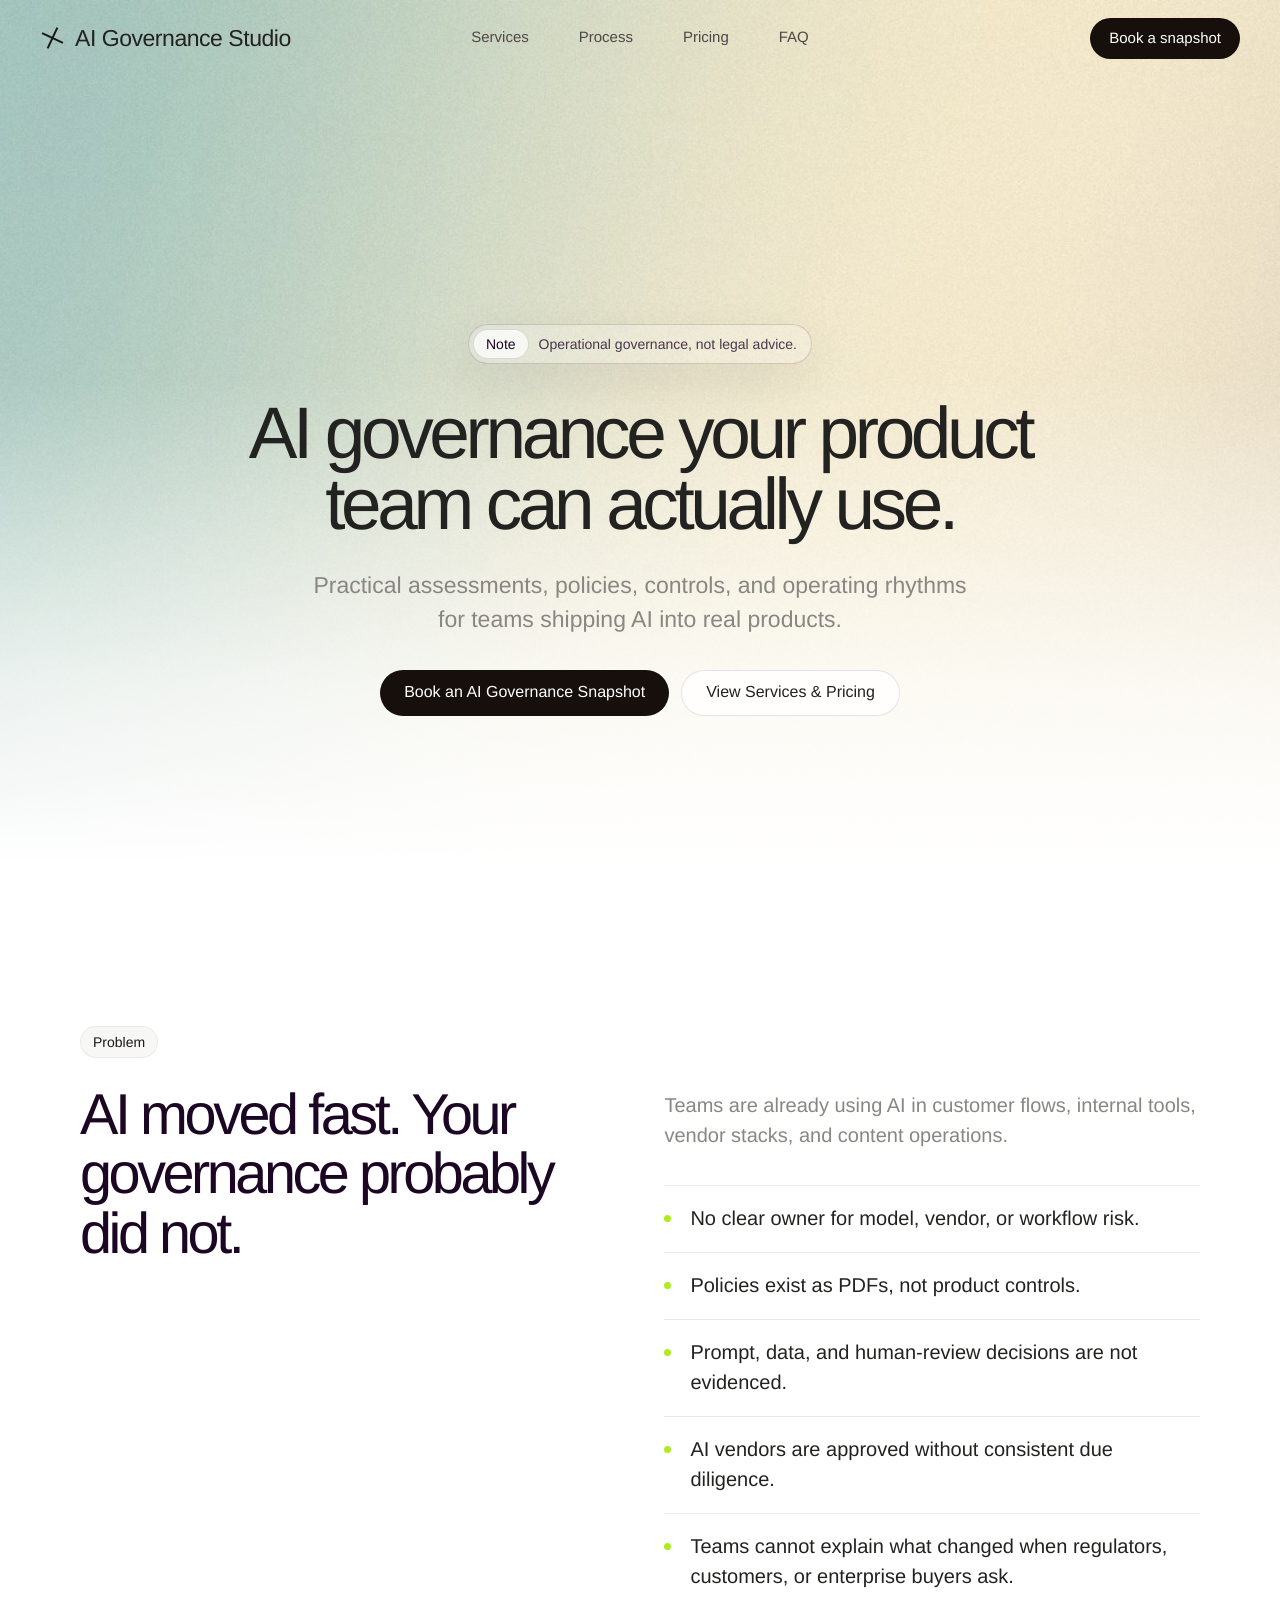
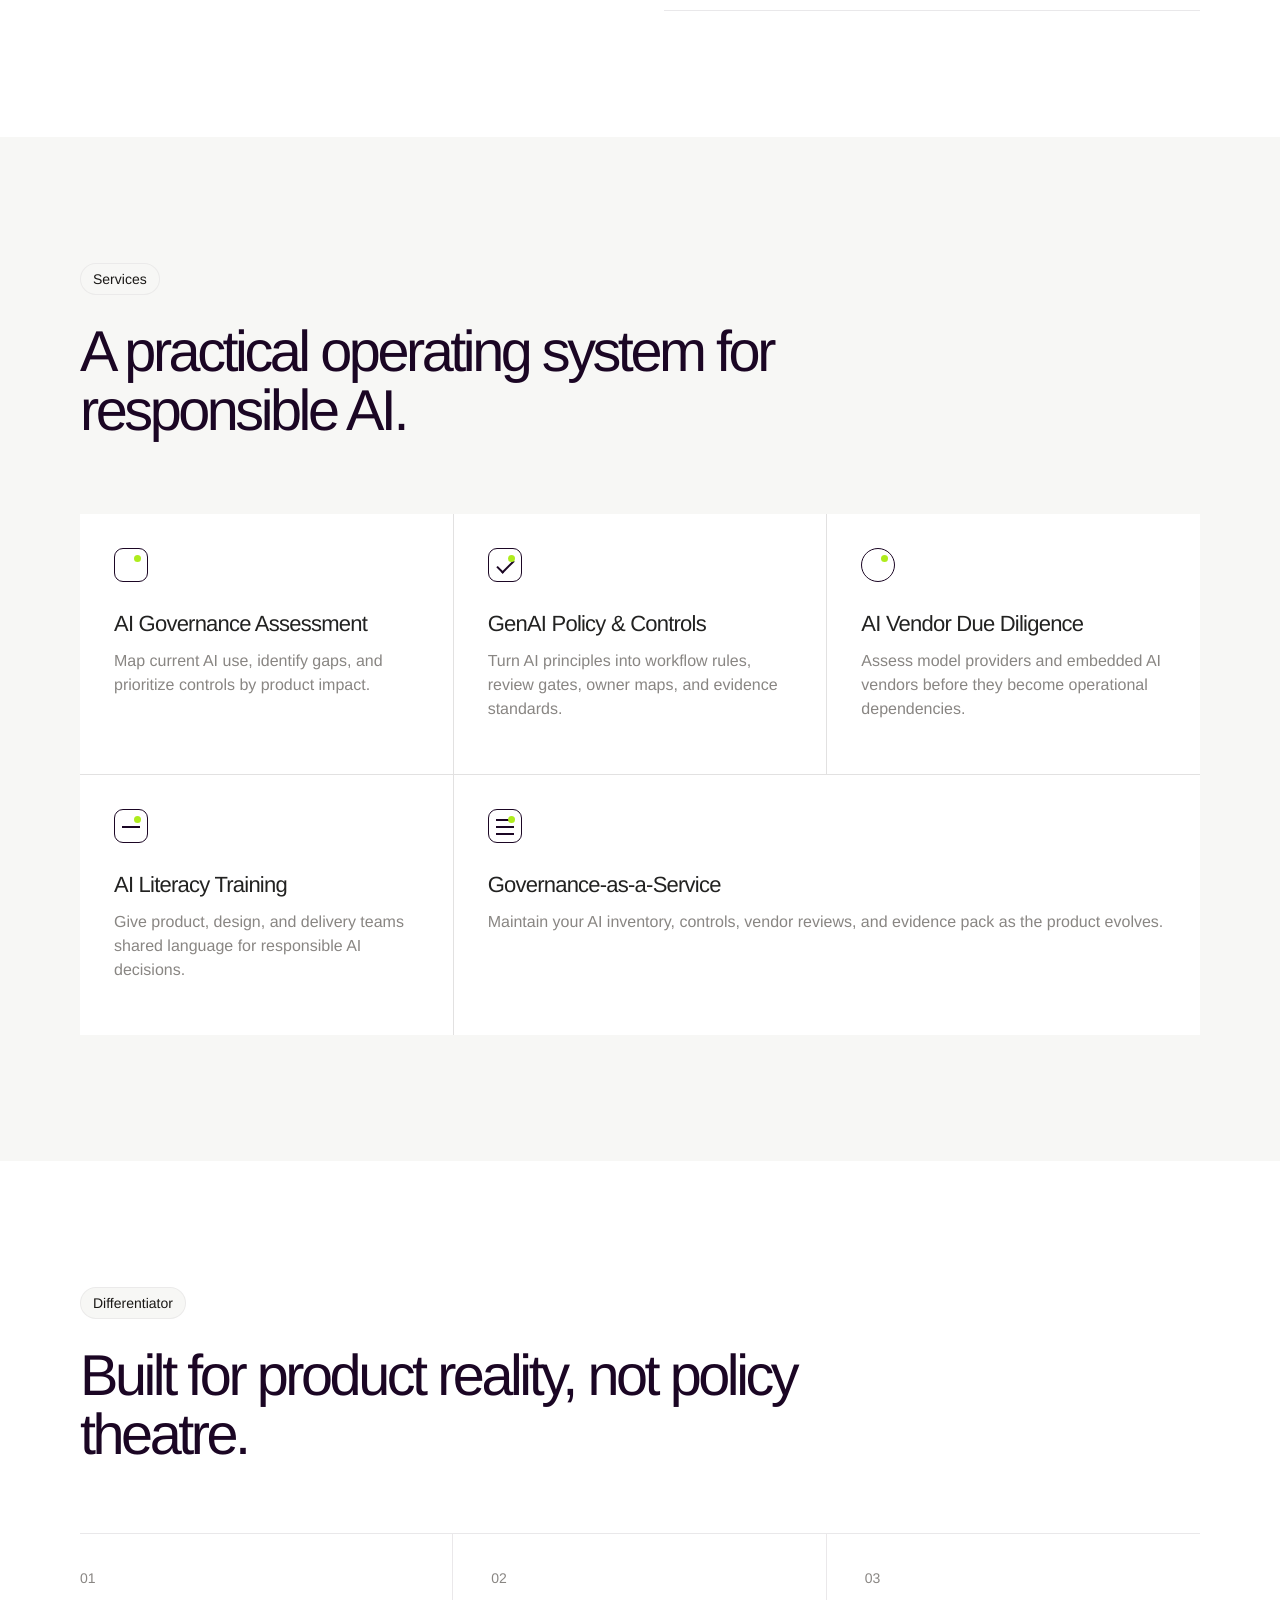
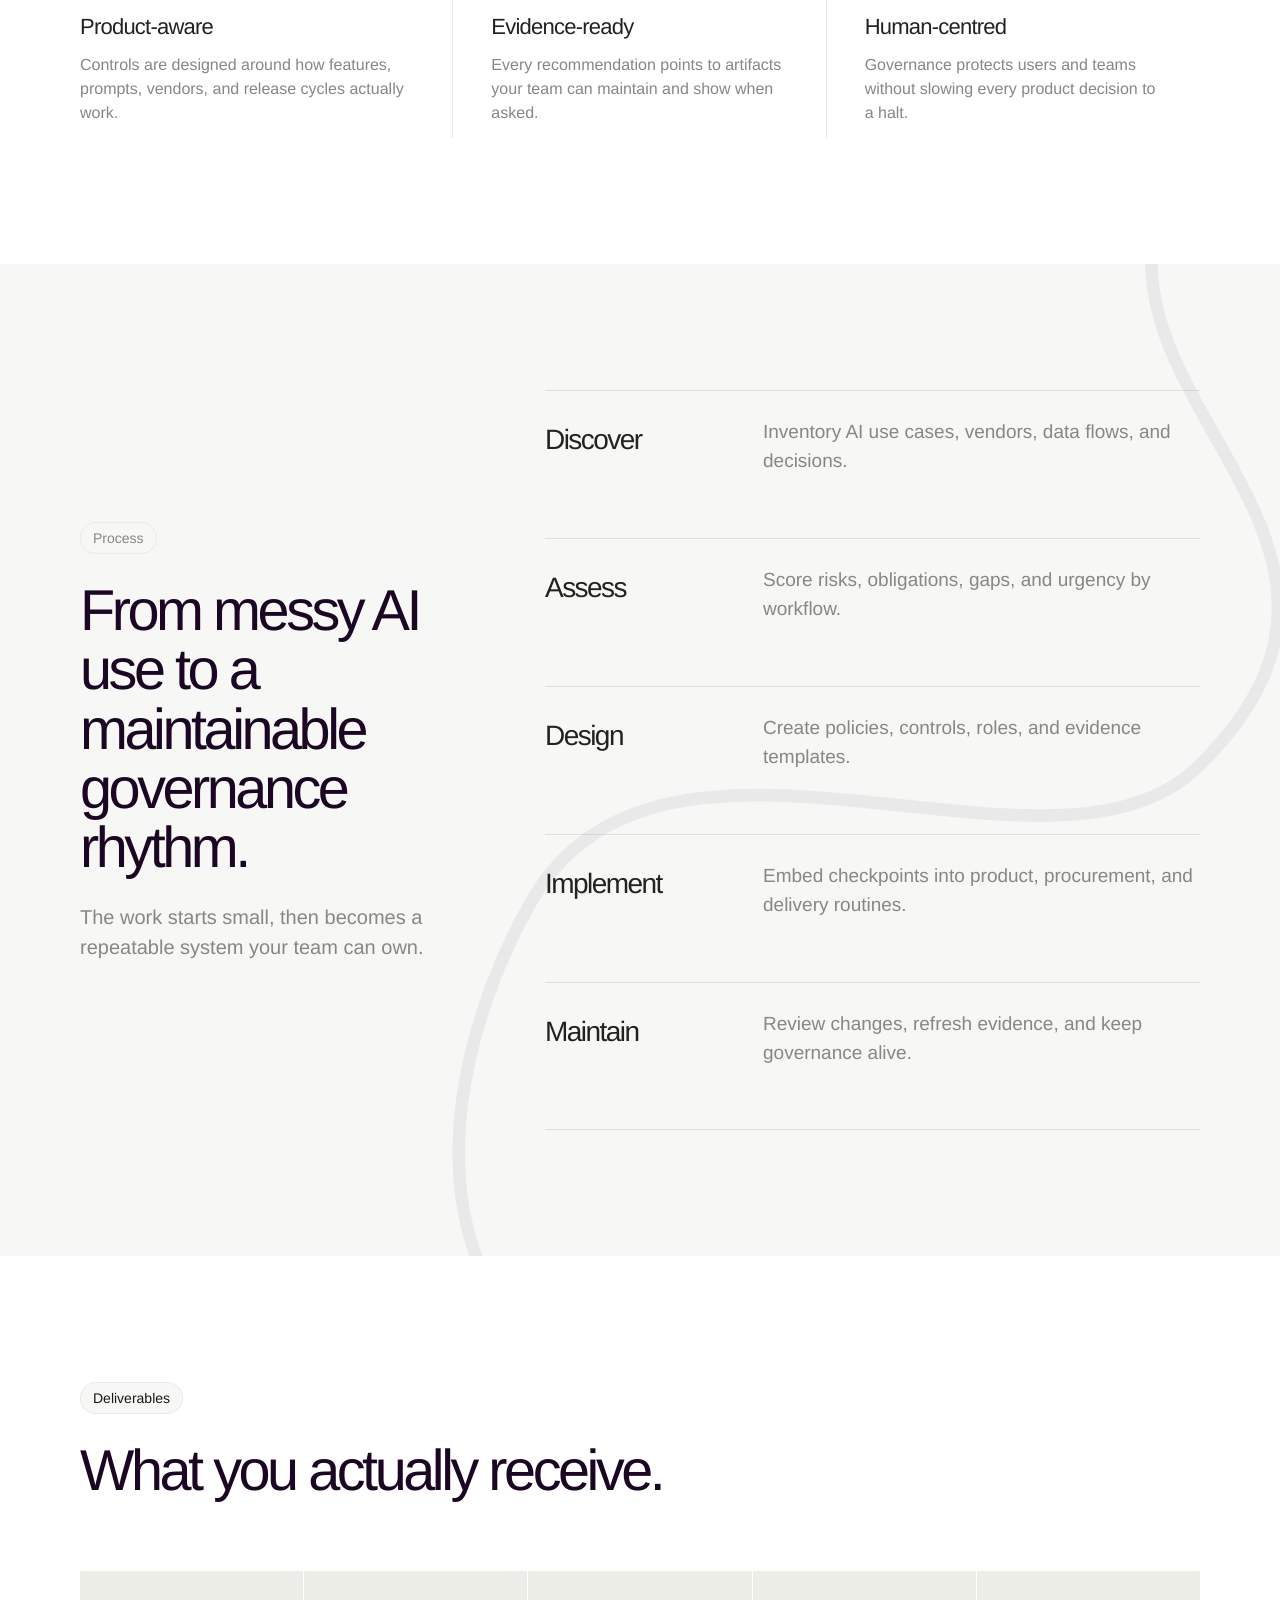
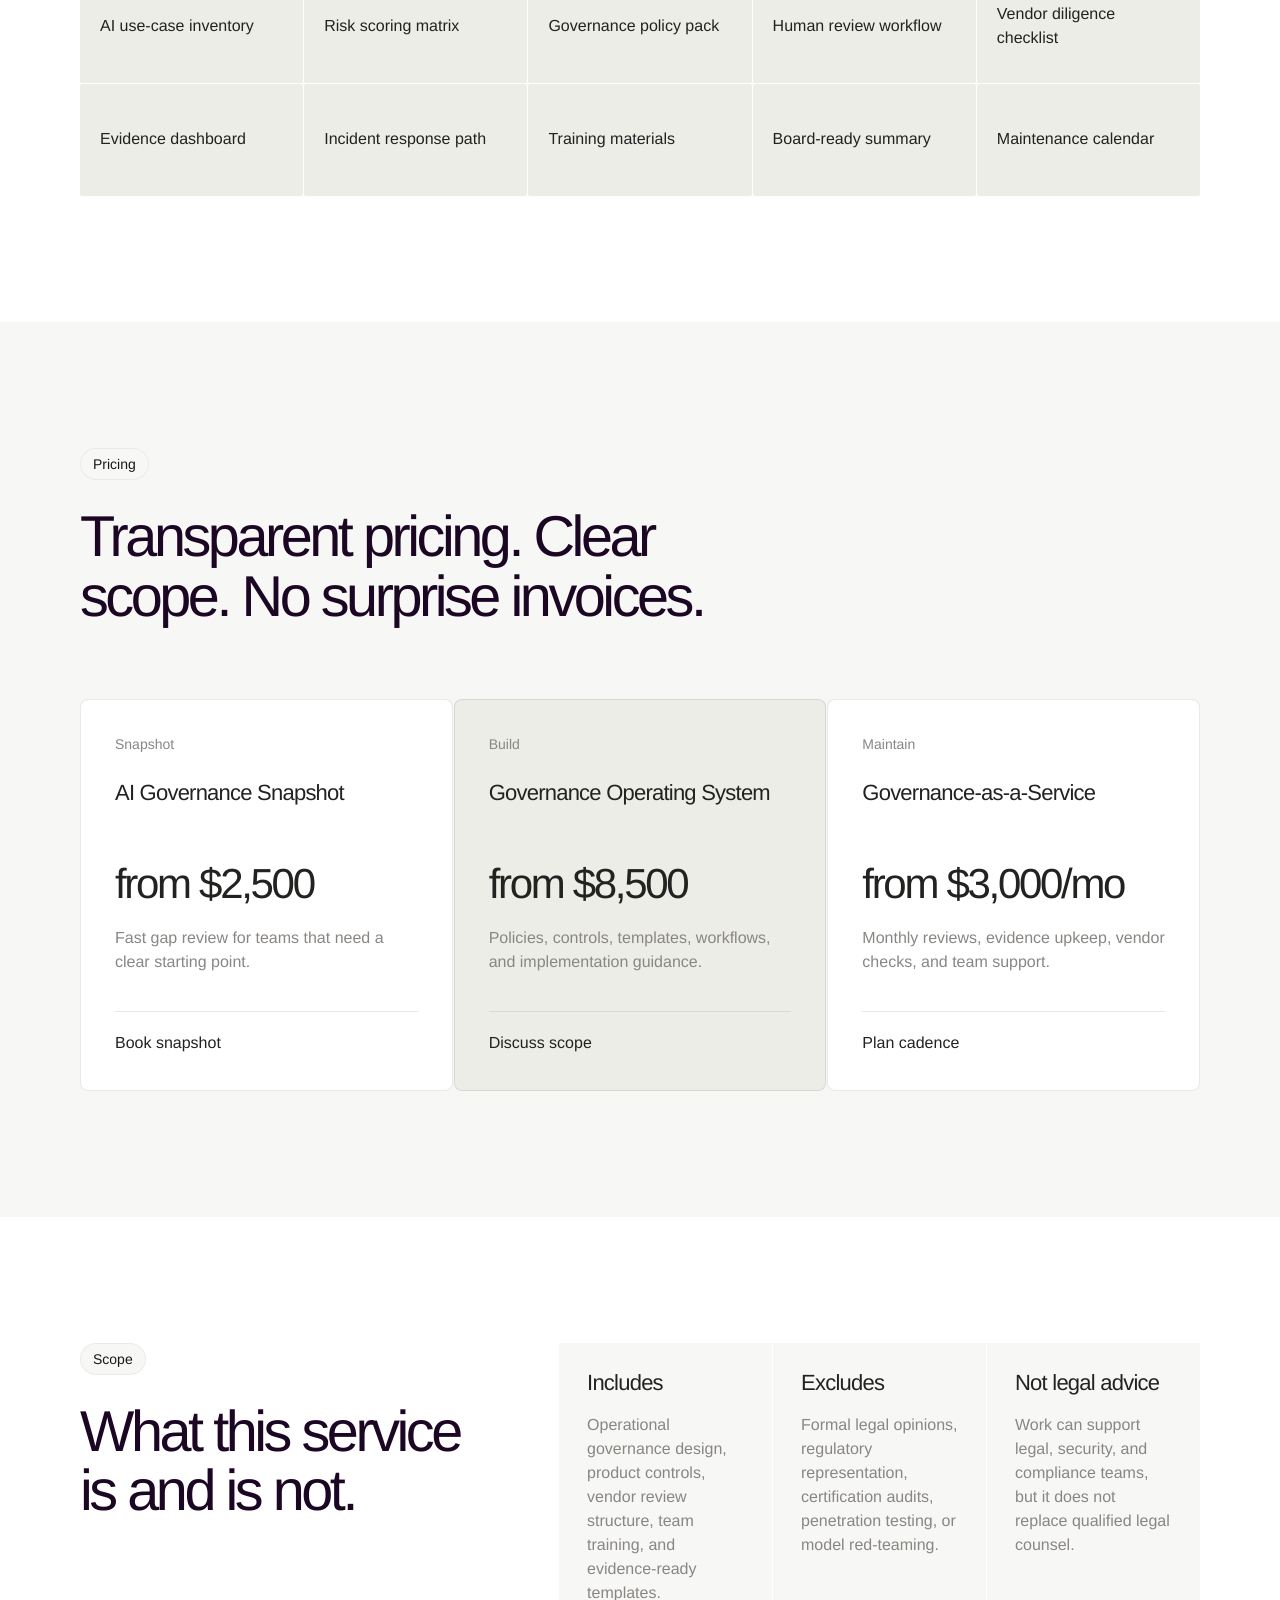
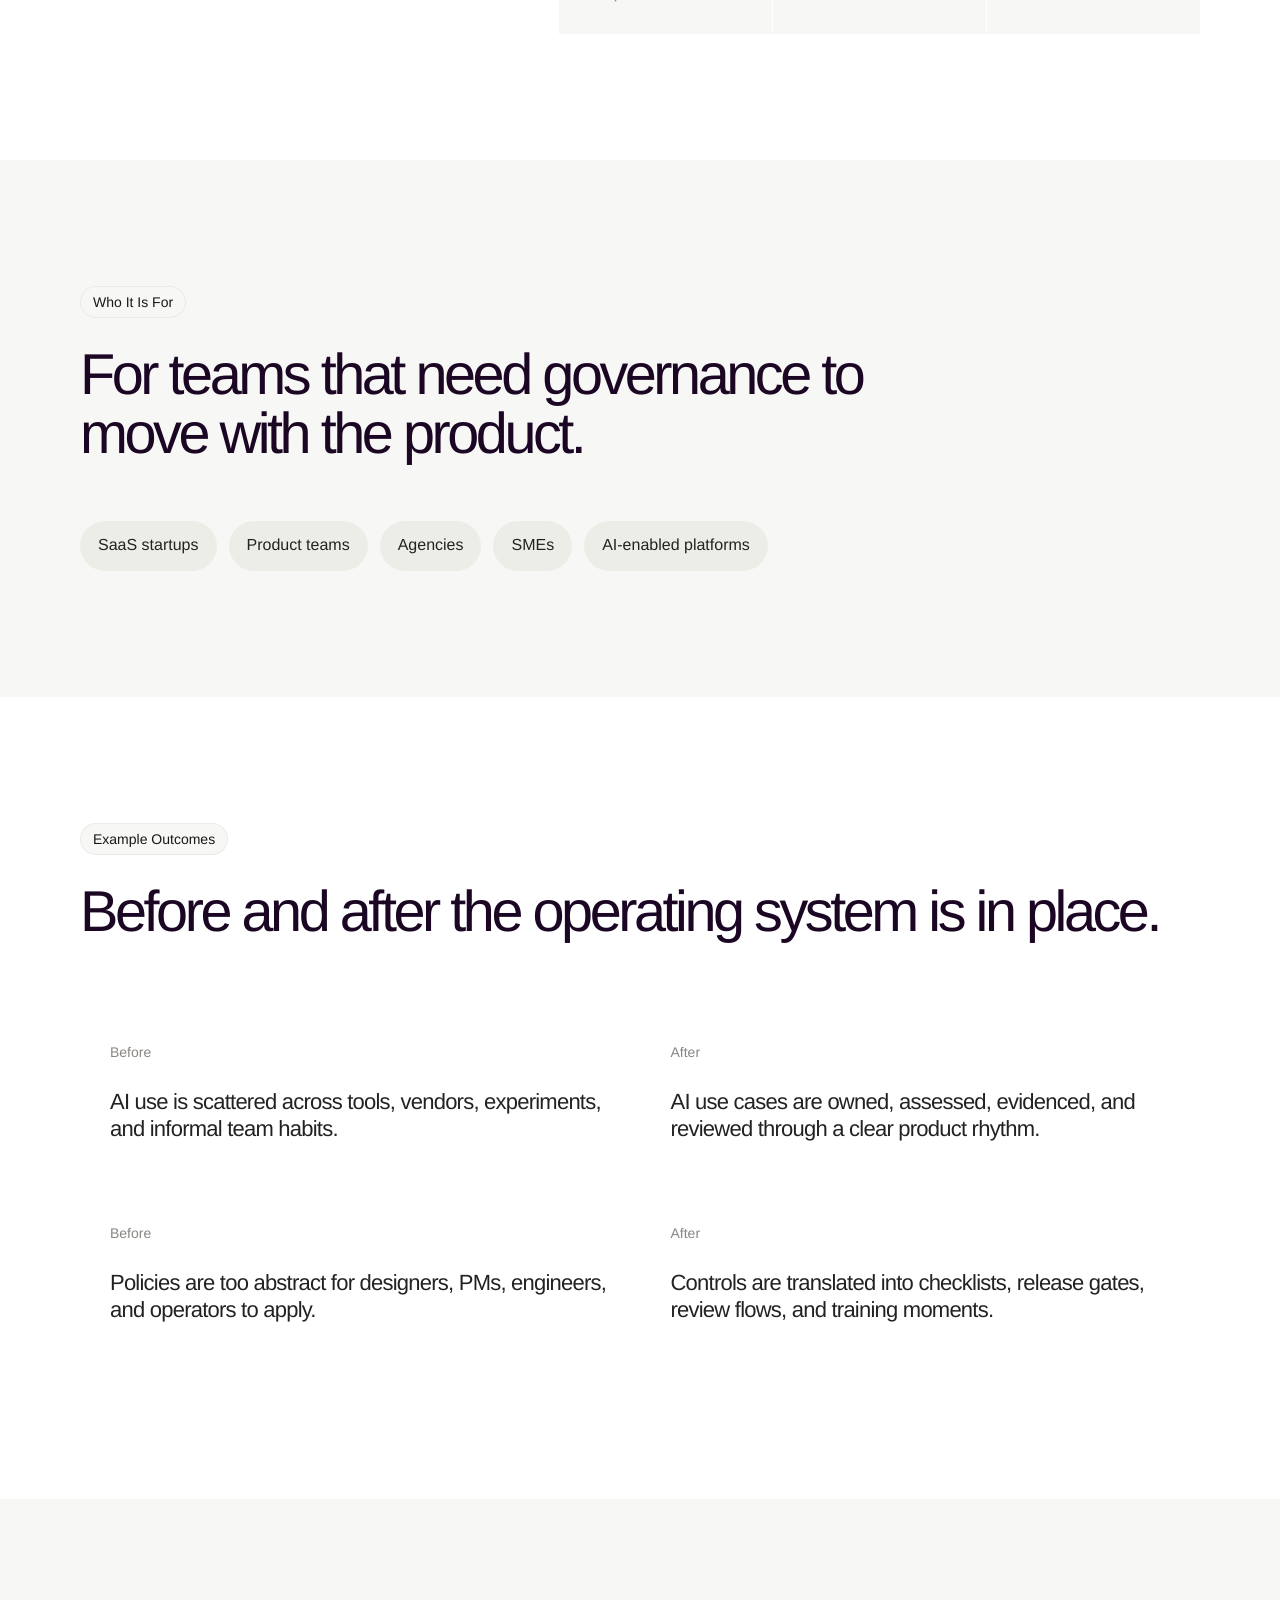
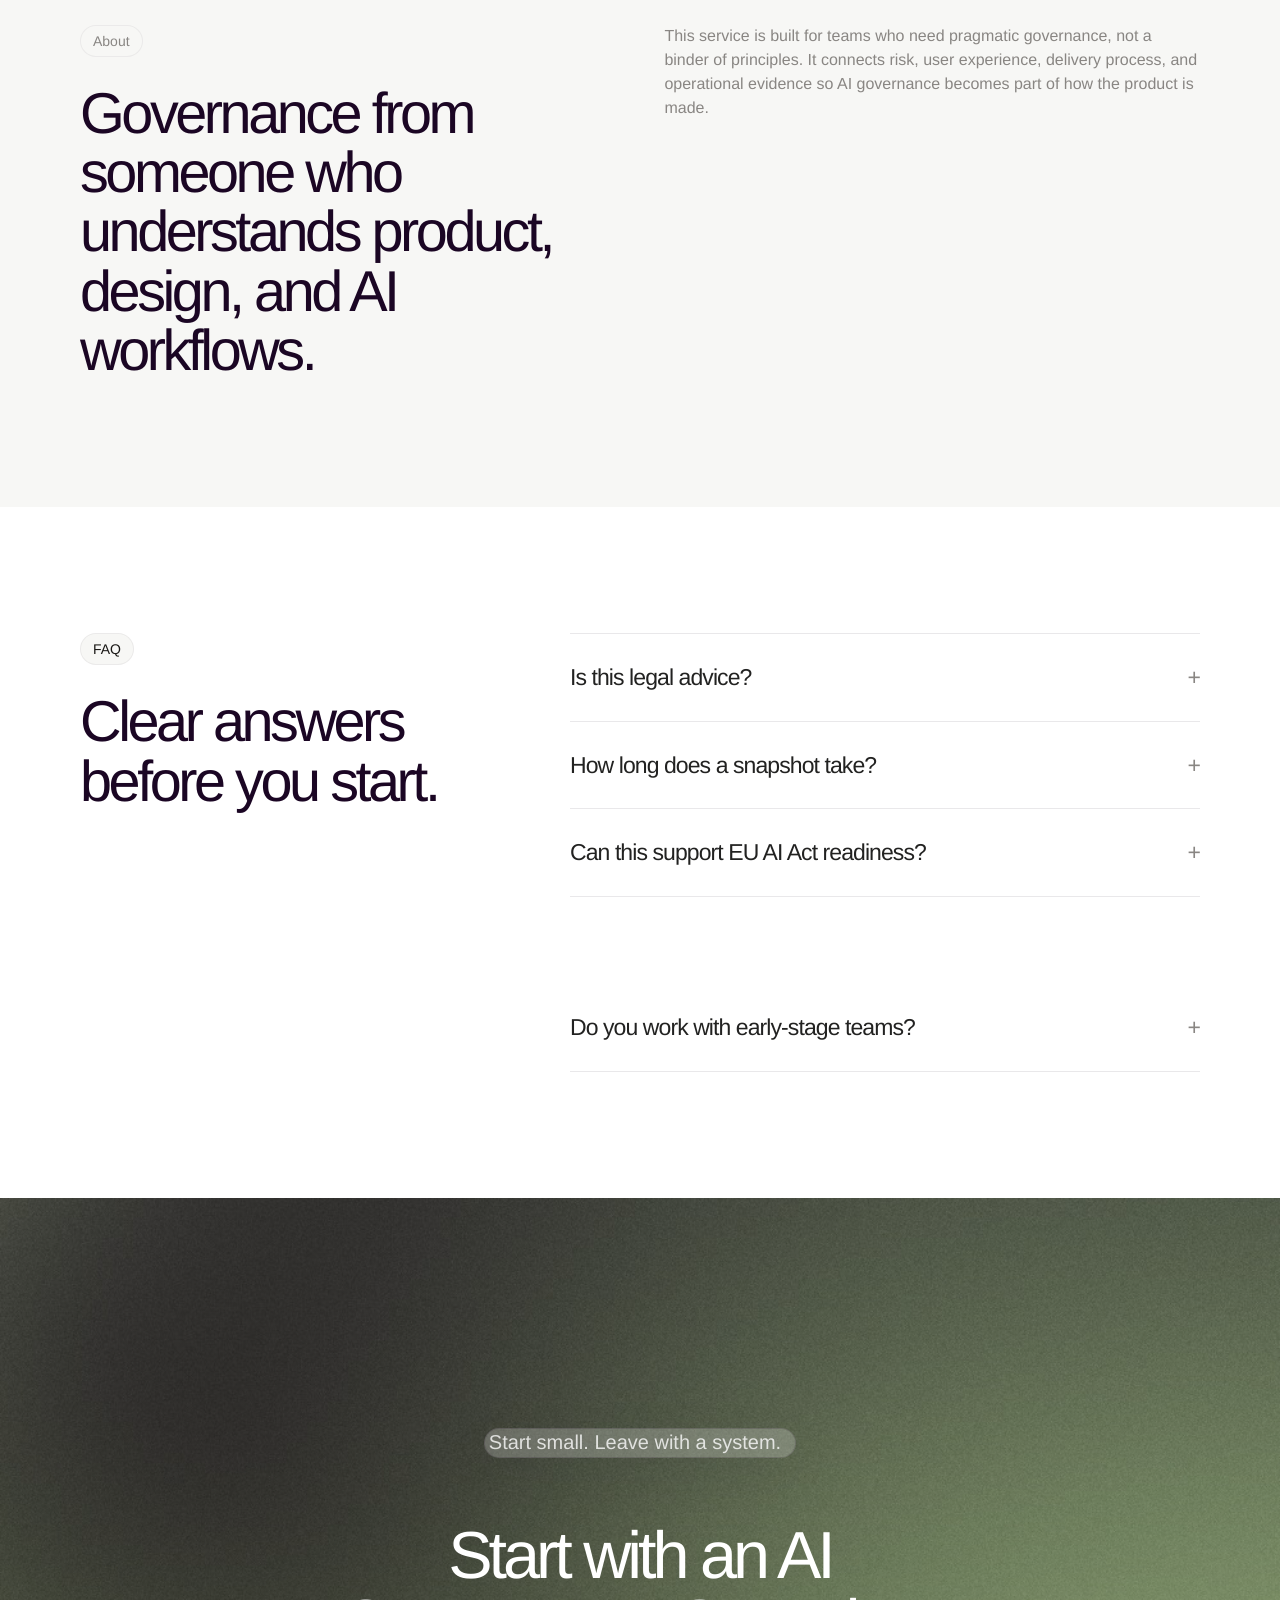
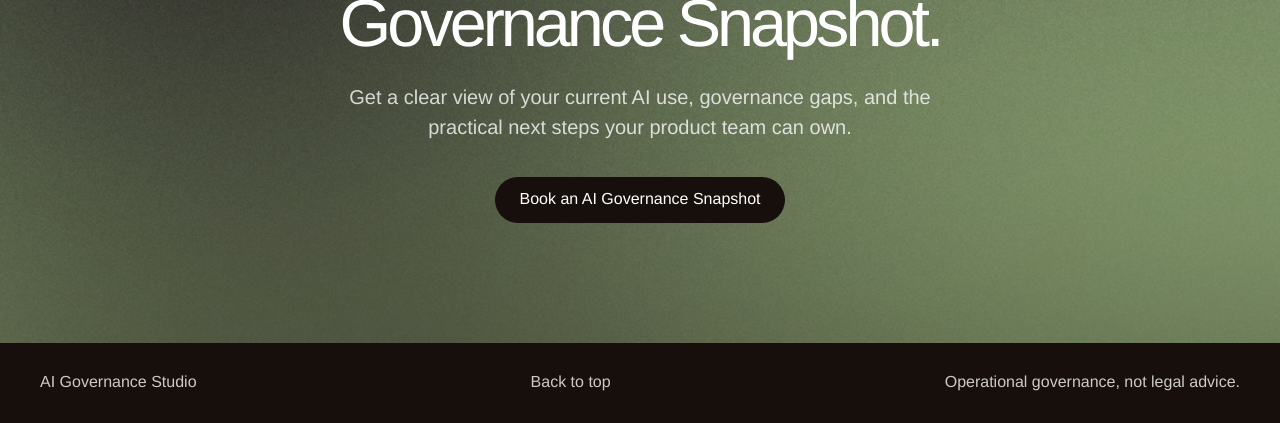
==== commit e8e641e6: "Make scroll stroke animation visible" ====
--- a/index.html
+++ b/index.html
@@ -140,6 +140,12 @@
           aria-hidden="true"
         >
           <path
+            class="scroll-stroke-track"
+            d="M876.605 394.131C788.982 335.917 696.198 358.139 691.836 416.303C685.453 501.424 853.722 498.43 941.95 409.714C1016.1 335.156 1008.64 186.907 906.167 142.846C807.014 100.212 712.699 198.494 789.049 245.127C889.053 306.207 986.062 116.979 840.548 43.3233C743.932 -5.58141 678.027 57.1682 672.279 112.188C666.53 167.208 712.538 172.943 736.353 163.088C760.167 153.234 764.14 120.924 746.651 93.3868C717.461 47.4252 638.894 77.8642 601.018 116.979C568.164 150.908 557 201.079 576.467 246.924C593.342 286.664 630.24 310.55 671.68 302.614C756.114 286.446 729.747 206.546 681.86 186.442C630.54 164.898 492 209.318 495.026 287.644C496.837 334.494 518.402 366.466 582.455 367.287C680.013 368.538 771.538 299.456 898.634 292.434C1007.02 286.446 1192.67 309.384 1242.36 382.258C1266.99 418.39 1273.65 443.108 1247.75 474.477C1217.32 511.33 1149.4 511.259 1096.84 466.093C1044.29 420.928 1029.14 380.576 1033.97 324.172C1038.31 273.428 1069.55 228.986 1117.2 216.384C1152.2 207.128 1188.29 213.629 1194.45 245.127C1201.49 281.062 1132.22 280.104 1100.44 272.673C1065.32 264.464 1044.22 234.837 1032.77 201.413C1019.29 162.061 1029.71 131.126 1056.44 100.965C1086.19 67.4032 1143.96 54.5526 1175.78 86.1513C1207.02 117.17 1186.81 143.379 1156.22 166.691C1112.57 199.959 1052.57 186.238 999.784 155.164C957.312 130.164 899.171 63.7054 931.284 26.3214C952.068 2.12513 996.288 3.87363 1007.22 43.58C1018.15 83.2749 1003.56 122.644 975.969 163.376C948.377 204.107 907.272 255.122 913.558 321.045C919.727 385.734 990.968 497.068 1063.84 503.35C1111.46 507.456 1166.79 511.984 1175.68 464.527C1191.52 379.956 1101.26 334.985 1030.29 377.017C971.109 412.064 956.297 483.647 953.797 561.655C947.587 755.413 1197.56 941.828 936.039 1140.66C745.771 1285.32 321.926 950.737 134.536 1202.19C-6.68295 1391.68 -53.4837 1655.38 131.935 1760.5C478.381 1956.91 1124.19 1515 1201.28 1997.83C1273.66 2451.23 100.805 1864.7 303.794 2668.89"
+            pathLength="1"
+          />
+          <path
+            class="scroll-stroke-progress"
             data-scroll-path
             d="M876.605 394.131C788.982 335.917 696.198 358.139 691.836 416.303C685.453 501.424 853.722 498.43 941.95 409.714C1016.1 335.156 1008.64 186.907 906.167 142.846C807.014 100.212 712.699 198.494 789.049 245.127C889.053 306.207 986.062 116.979 840.548 43.3233C743.932 -5.58141 678.027 57.1682 672.279 112.188C666.53 167.208 712.538 172.943 736.353 163.088C760.167 153.234 764.14 120.924 746.651 93.3868C717.461 47.4252 638.894 77.8642 601.018 116.979C568.164 150.908 557 201.079 576.467 246.924C593.342 286.664 630.24 310.55 671.68 302.614C756.114 286.446 729.747 206.546 681.86 186.442C630.54 164.898 492 209.318 495.026 287.644C496.837 334.494 518.402 366.466 582.455 367.287C680.013 368.538 771.538 299.456 898.634 292.434C1007.02 286.446 1192.67 309.384 1242.36 382.258C1266.99 418.39 1273.65 443.108 1247.75 474.477C1217.32 511.33 1149.4 511.259 1096.84 466.093C1044.29 420.928 1029.14 380.576 1033.97 324.172C1038.31 273.428 1069.55 228.986 1117.2 216.384C1152.2 207.128 1188.29 213.629 1194.45 245.127C1201.49 281.062 1132.22 280.104 1100.44 272.673C1065.32 264.464 1044.22 234.837 1032.77 201.413C1019.29 162.061 1029.71 131.126 1056.44 100.965C1086.19 67.4032 1143.96 54.5526 1175.78 86.1513C1207.02 117.17 1186.81 143.379 1156.22 166.691C1112.57 199.959 1052.57 186.238 999.784 155.164C957.312 130.164 899.171 63.7054 931.284 26.3214C952.068 2.12513 996.288 3.87363 1007.22 43.58C1018.15 83.2749 1003.56 122.644 975.969 163.376C948.377 204.107 907.272 255.122 913.558 321.045C919.727 385.734 990.968 497.068 1063.84 503.35C1111.46 507.456 1166.79 511.984 1175.68 464.527C1191.52 379.956 1101.26 334.985 1030.29 377.017C971.109 412.064 956.297 483.647 953.797 561.655C947.587 755.413 1197.56 941.828 936.039 1140.66C745.771 1285.32 321.926 950.737 134.536 1202.19C-6.68295 1391.68 -53.4837 1655.38 131.935 1760.5C478.381 1956.91 1124.19 1515 1201.28 1997.83C1273.66 2451.23 100.805 1864.7 303.794 2668.89"
             pathLength="1"
--- a/styles.css
+++ b/styles.css
@@ -498,22 +498,32 @@
 
 .scroll-stroke {
   height: auto;
-  opacity: 0.34;
+  opacity: 1;
   pointer-events: none;
   position: absolute;
-  right: -500px;
-  top: -360px;
-  transform: rotate(-4deg);
-  width: min(920px, 76vw);
+  right: -210px;
+  top: -430px;
+  transform: rotate(-7deg);
+  width: min(1080px, 86vw);
   z-index: 0;
 }
 
 .scroll-stroke path {
-  filter: drop-shadow(0 18px 34px rgba(174, 236, 29, 0.18));
-  stroke: var(--accent);
   stroke-linecap: round;
   stroke-linejoin: round;
-  stroke-width: 18;
+}
+
+.scroll-stroke-track {
+  opacity: 0.16;
+  stroke: rgba(27, 6, 36, 0.34);
+  stroke-width: 15;
+}
+
+.scroll-stroke-progress {
+  filter: drop-shadow(0 18px 34px rgba(174, 236, 29, 0.32));
+  opacity: 0.72;
+  stroke: var(--accent);
+  stroke-width: 21;
 }
 
 .process-copy {
@@ -1014,10 +1024,19 @@
   }
 
   .scroll-stroke {
-    opacity: 0.22;
-    right: -620px;
-    top: -120px;
-    width: 1120px;
+    right: -710px;
+    top: -40px;
+    transform: rotate(-9deg);
+    width: 1240px;
+  }
+
+  .scroll-stroke-track {
+    opacity: 0.13;
+  }
+
+  .scroll-stroke-progress {
+    opacity: 0.5;
+    stroke-width: 18;
   }
 
   .process-steps li {
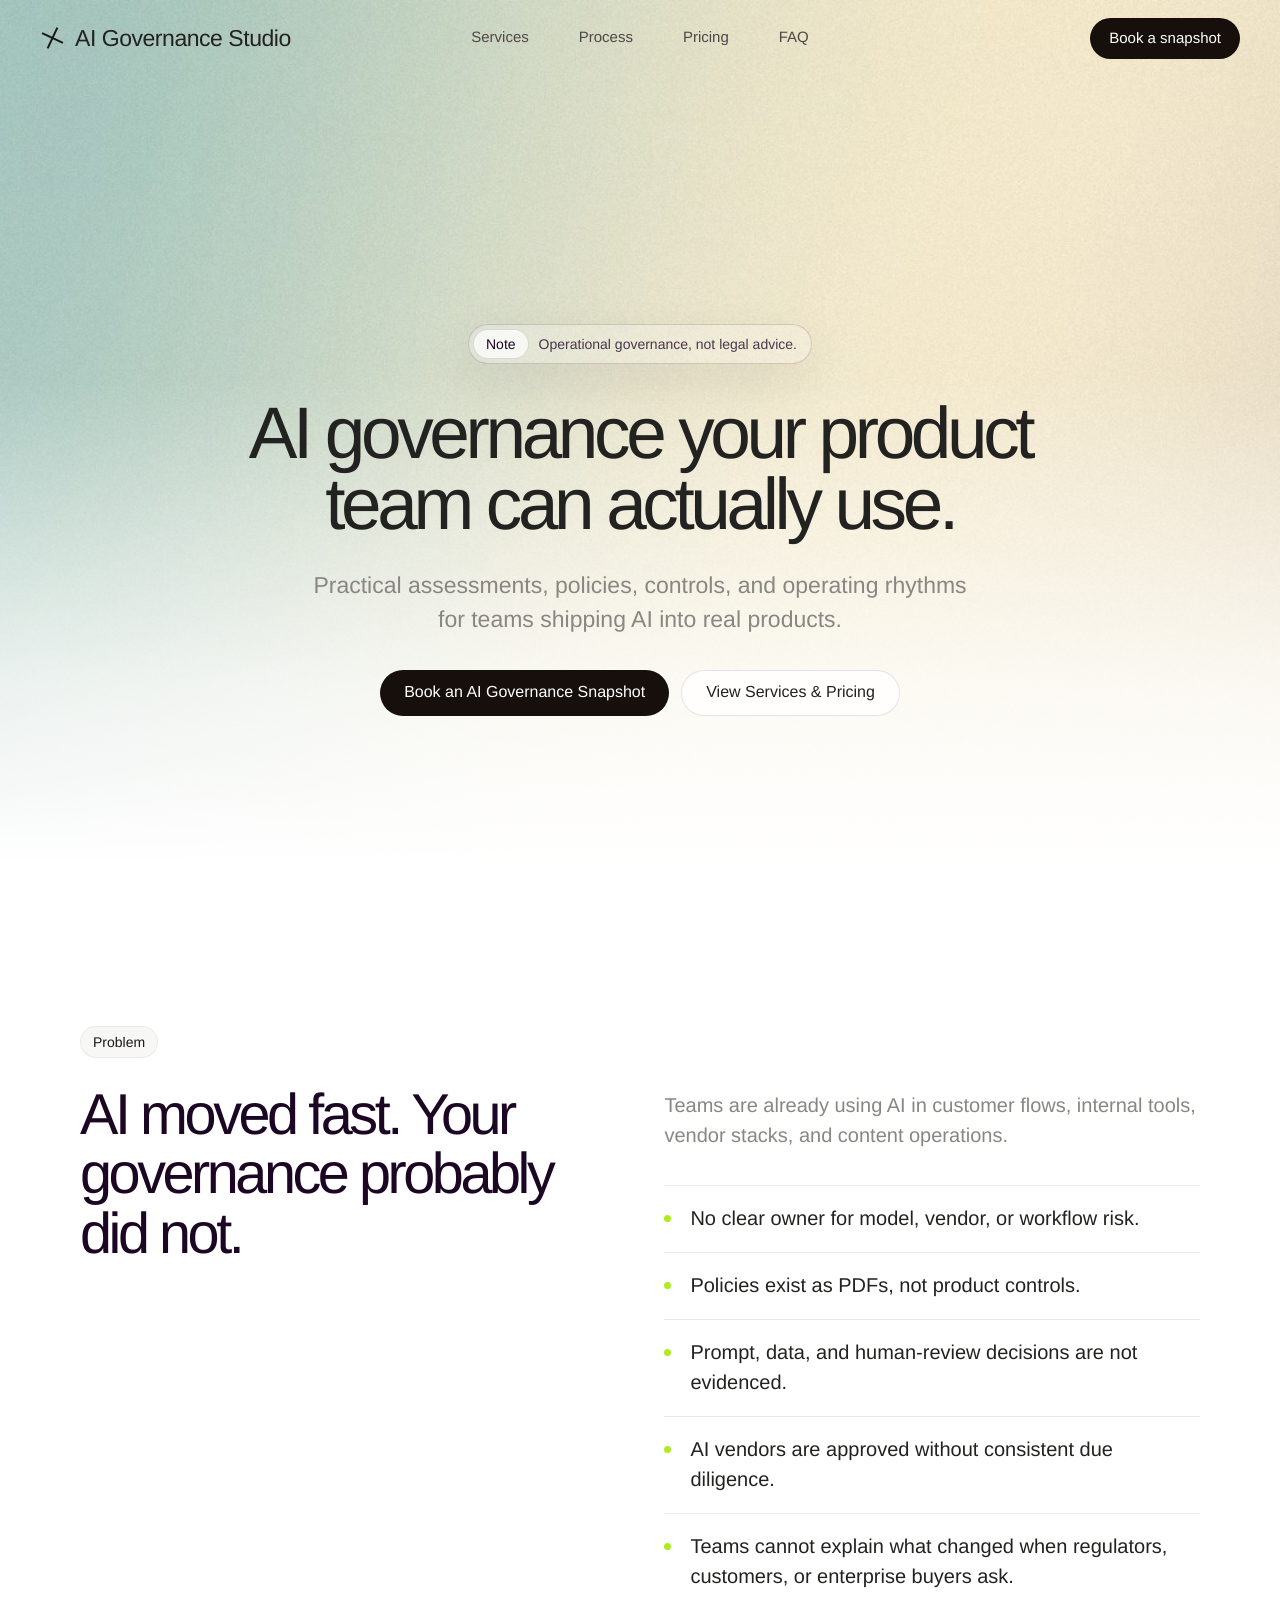
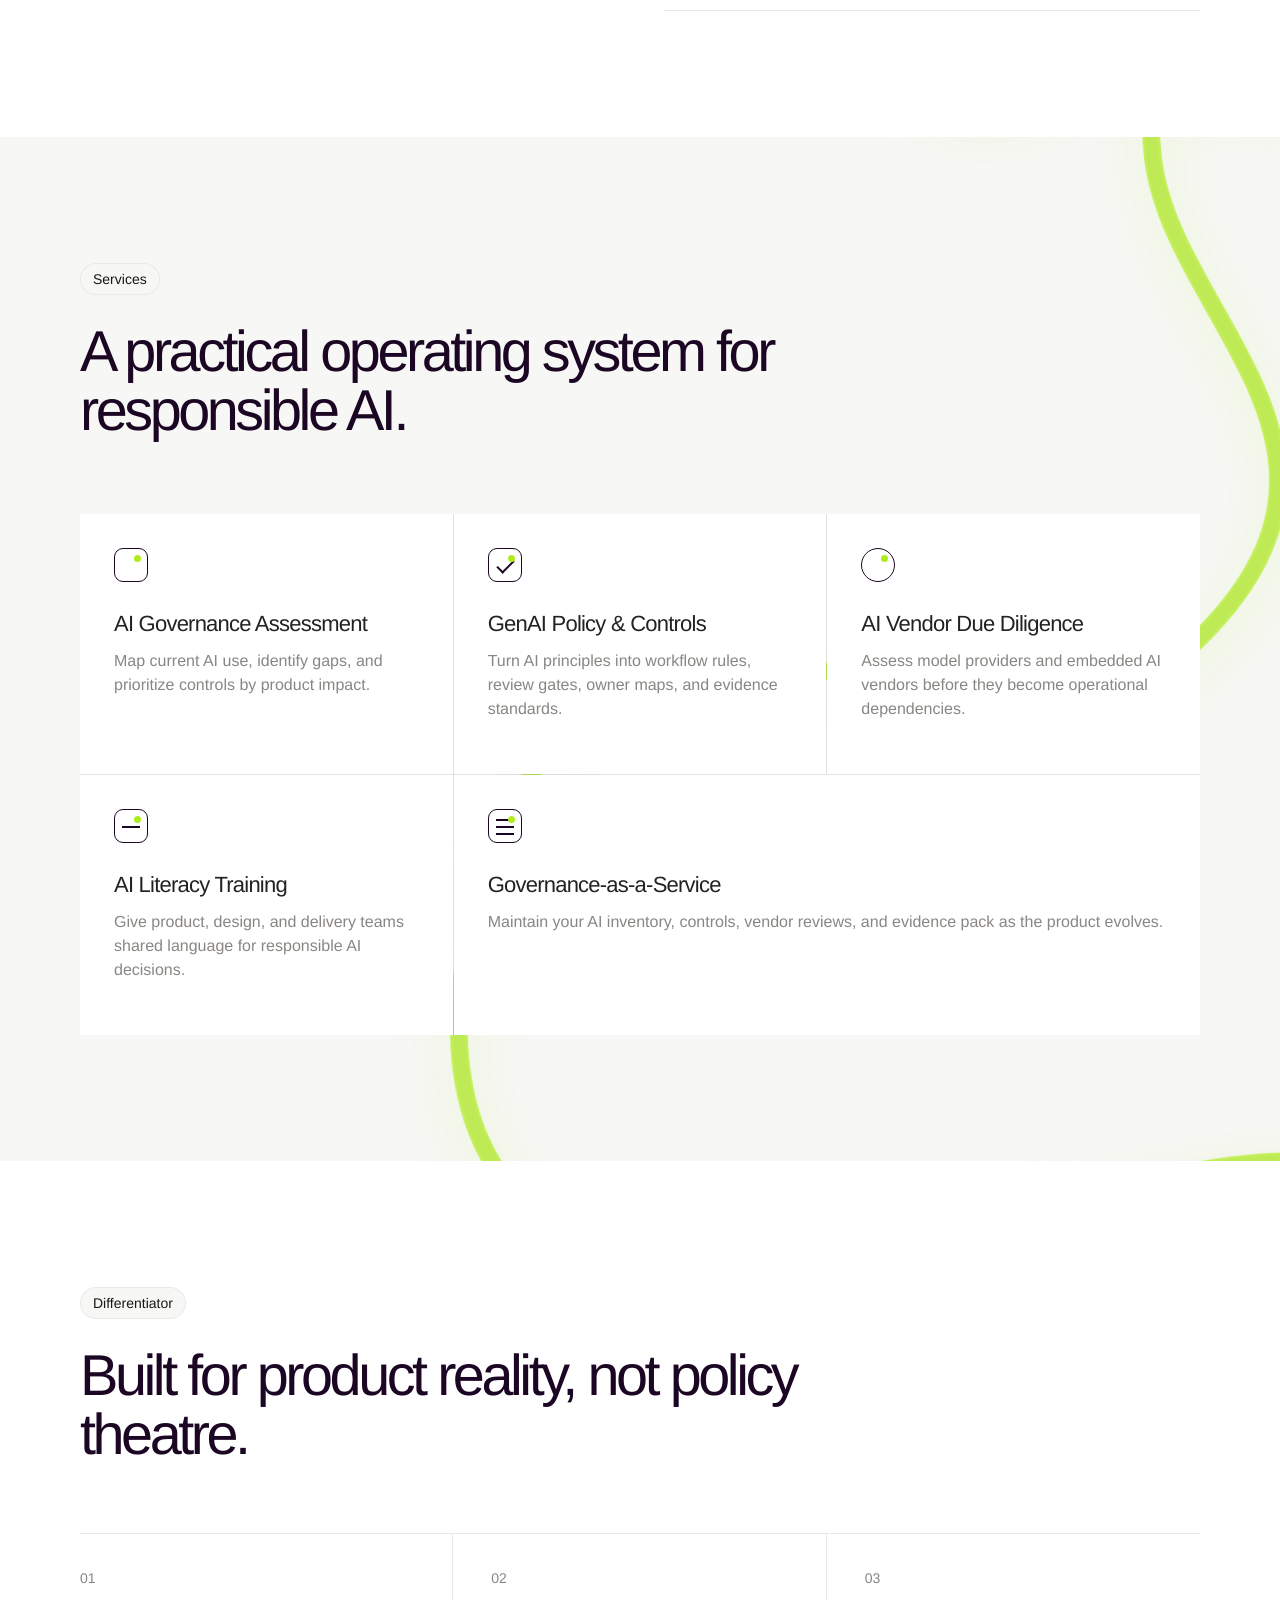
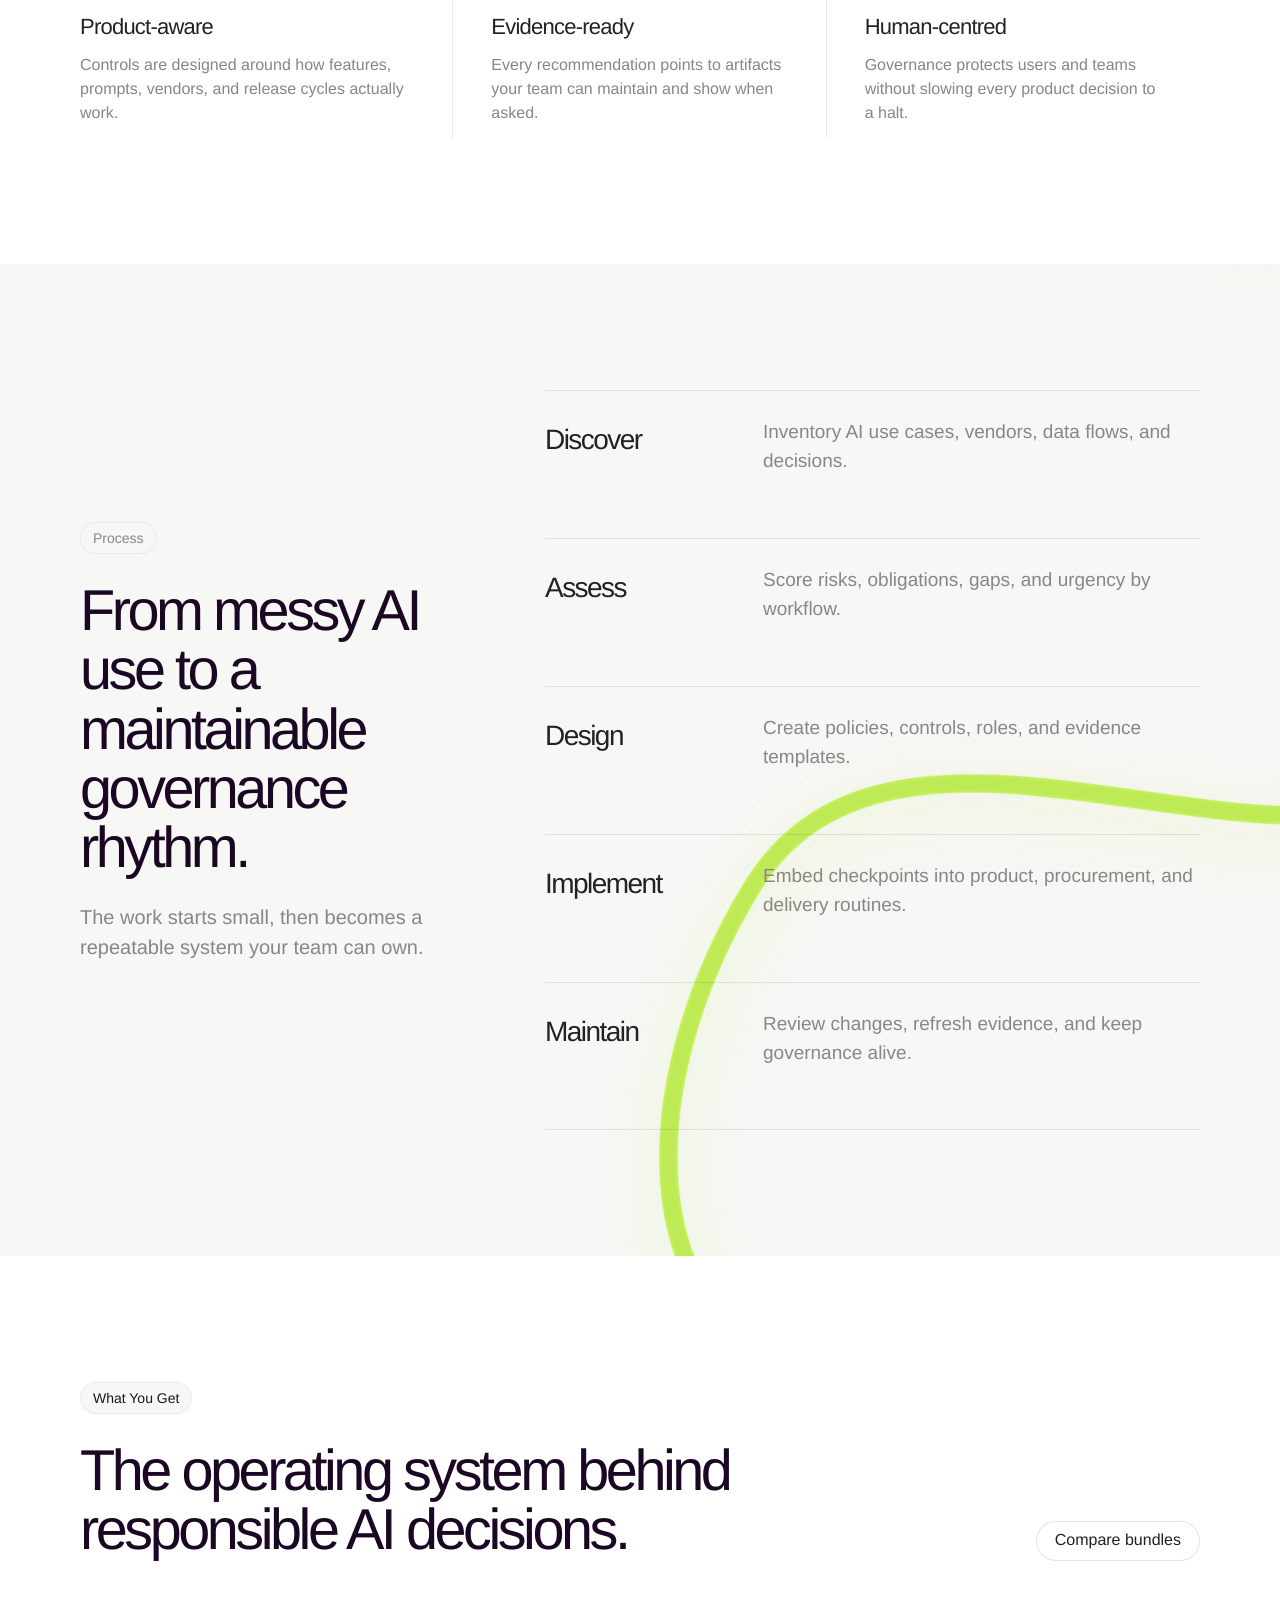
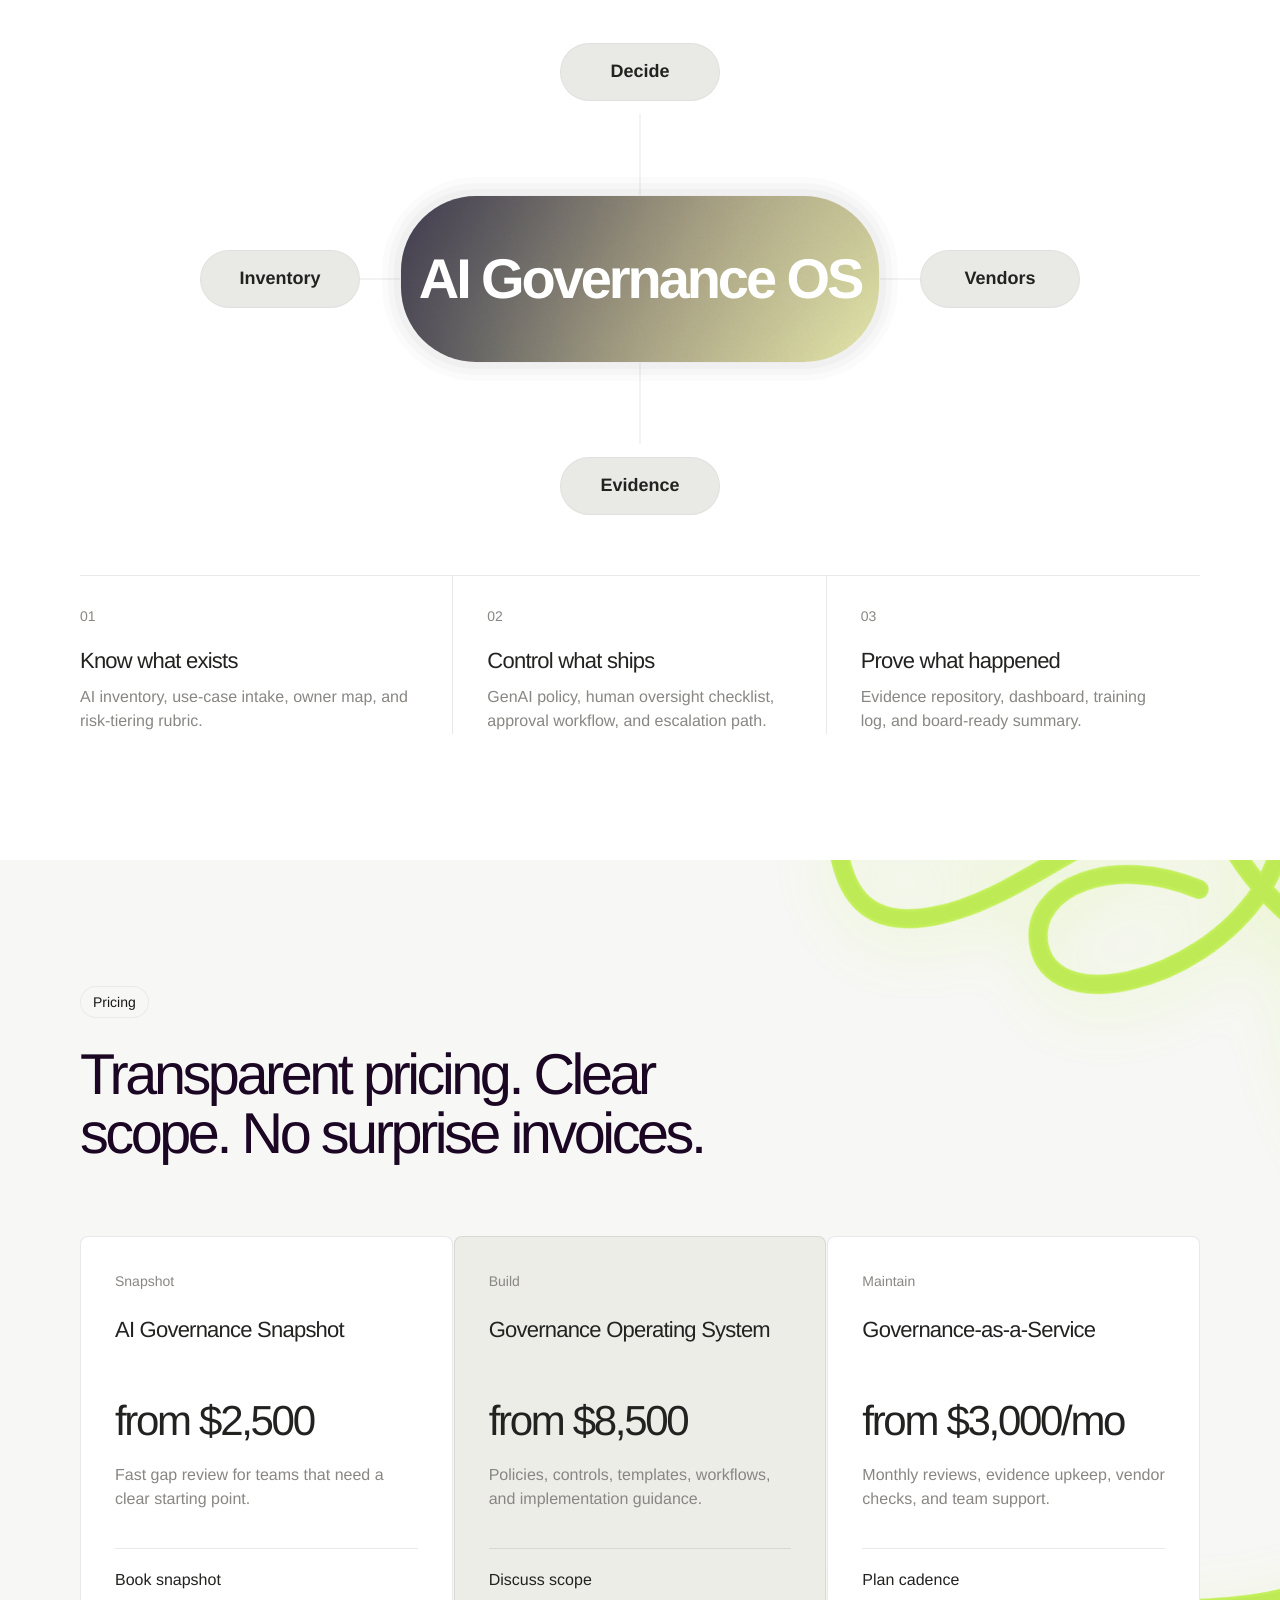
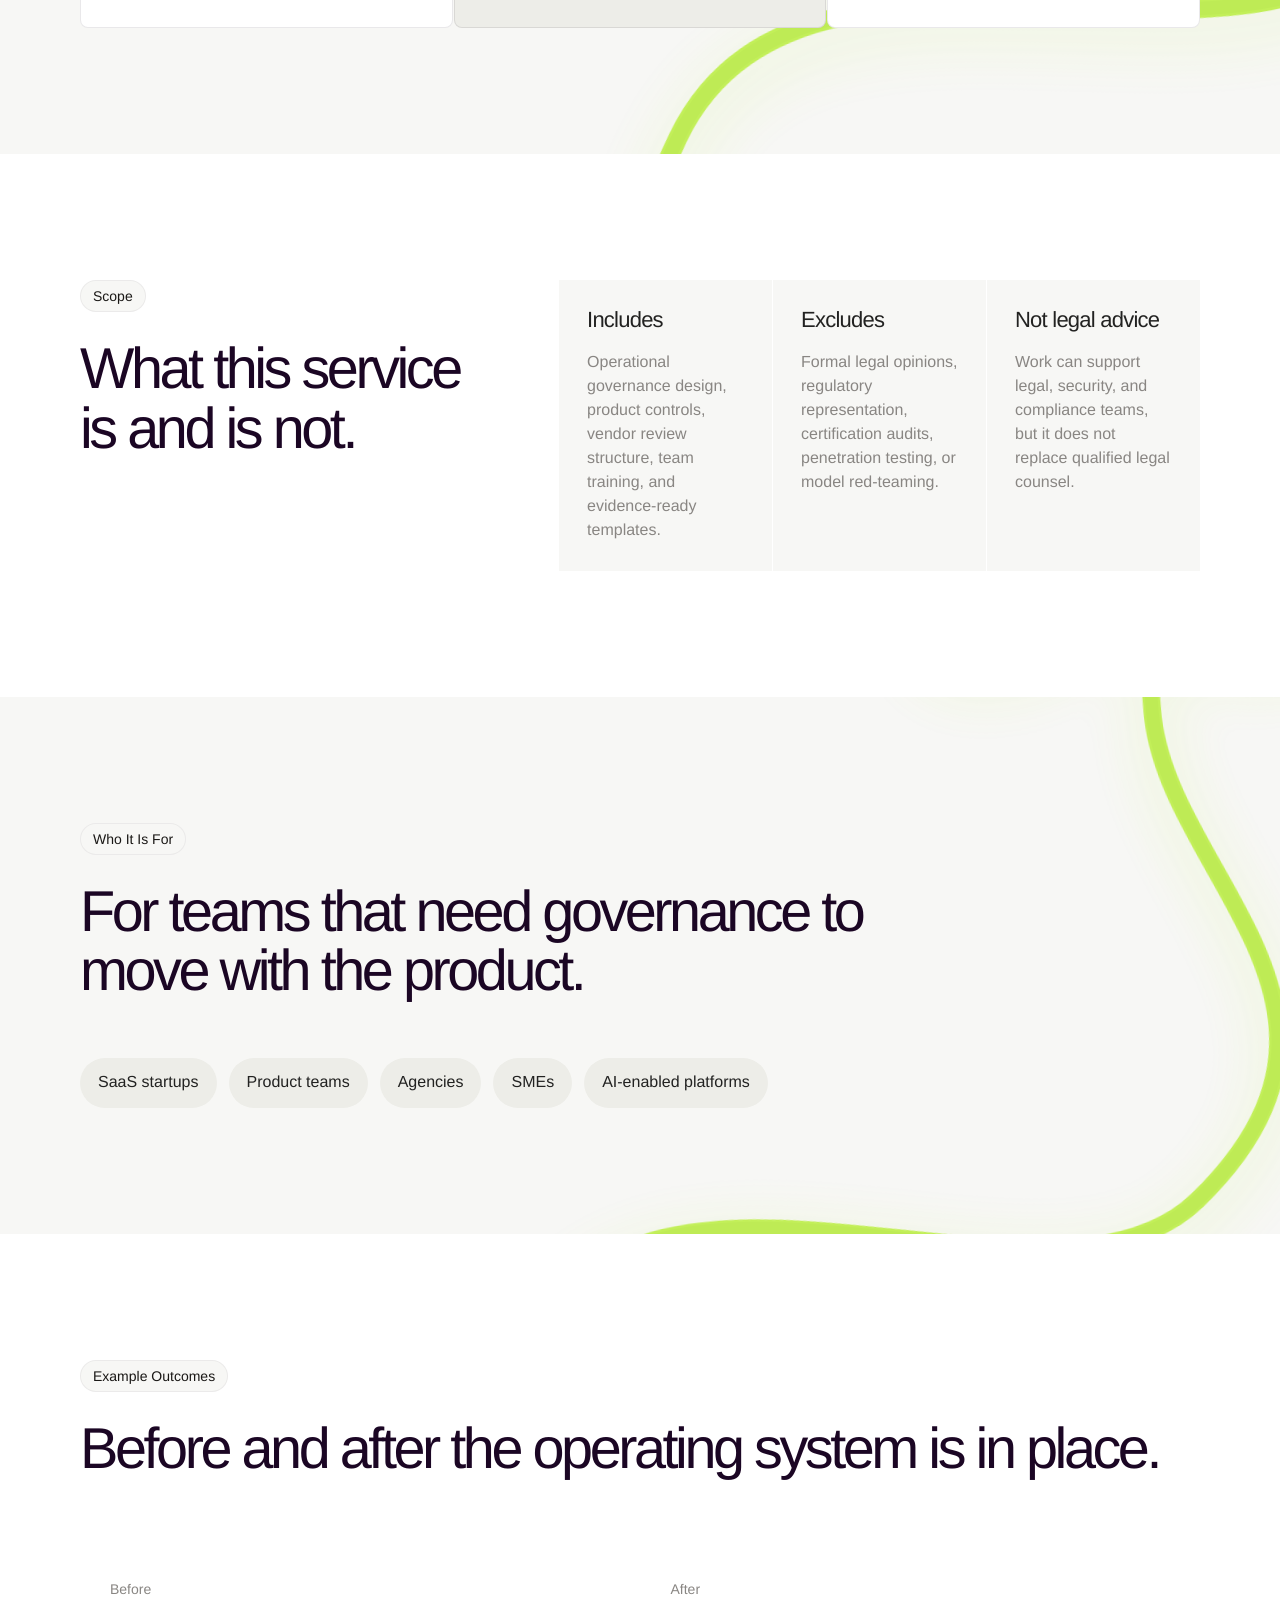
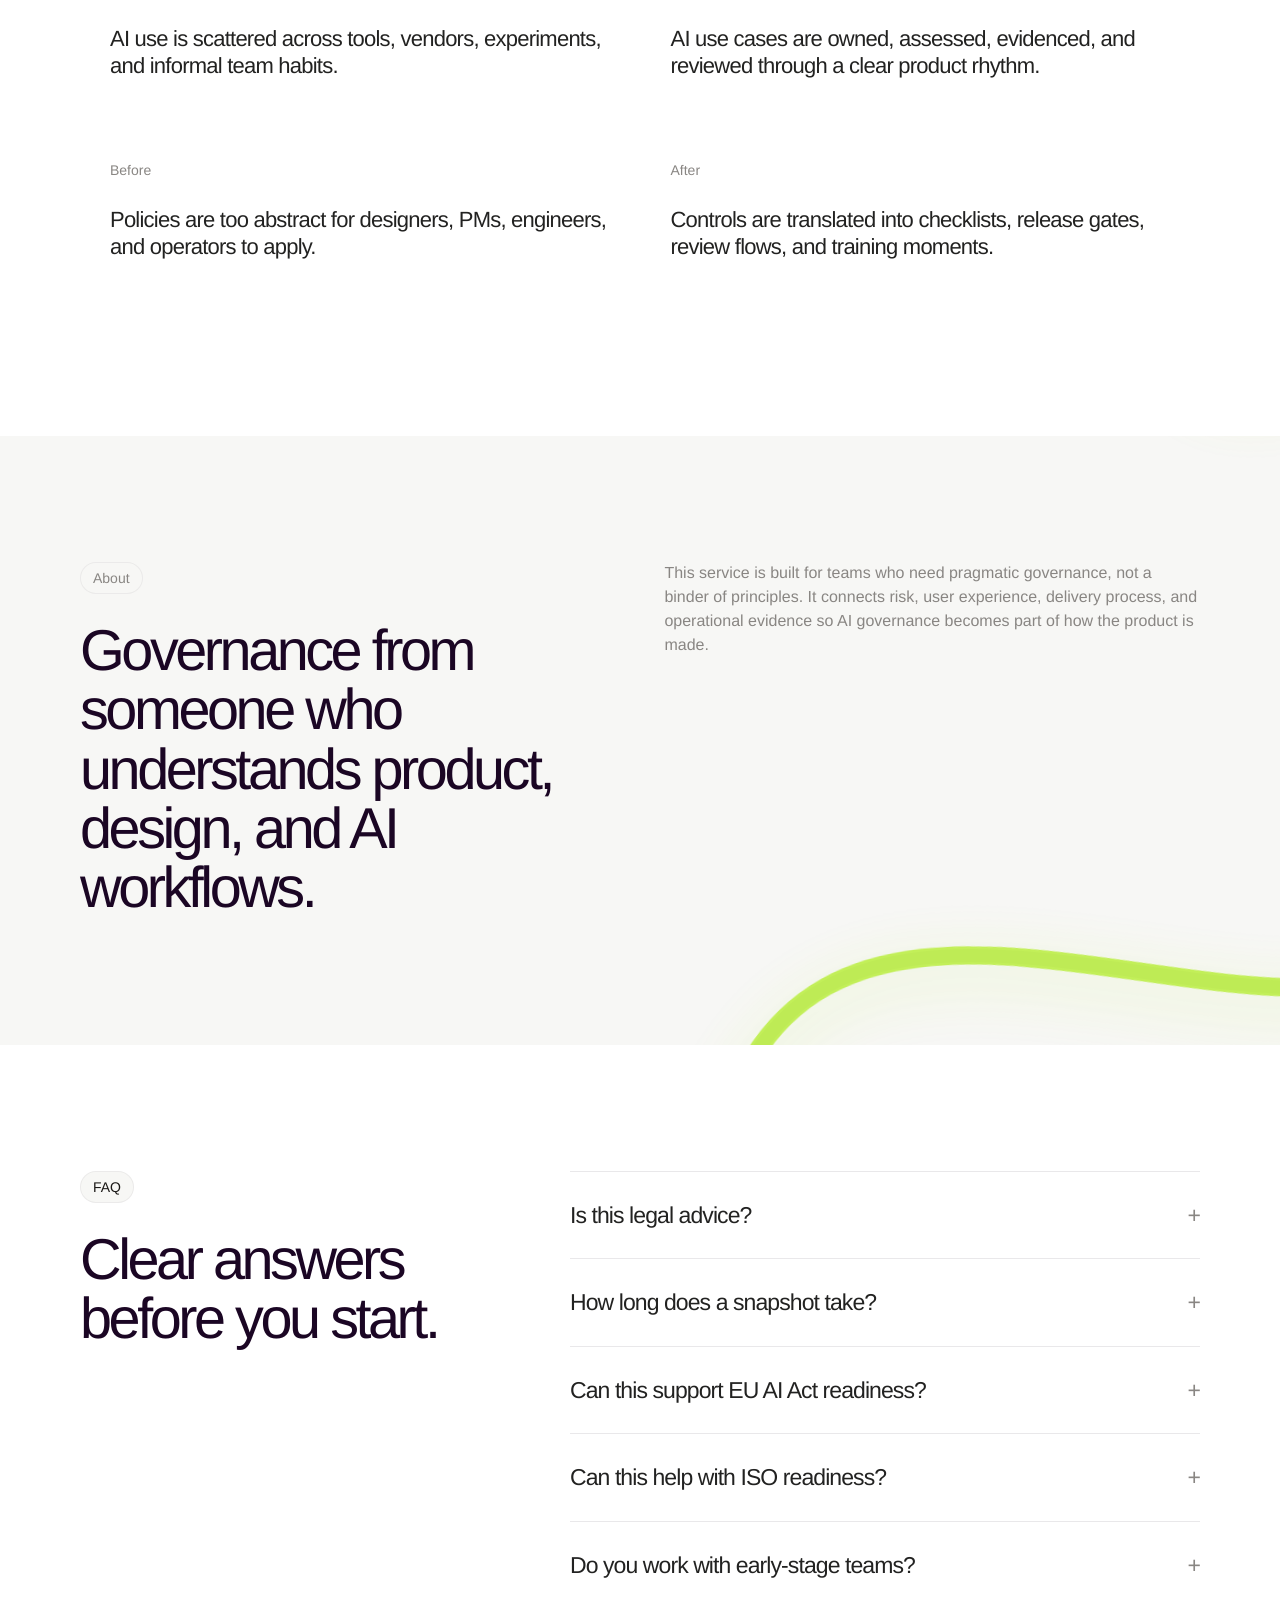
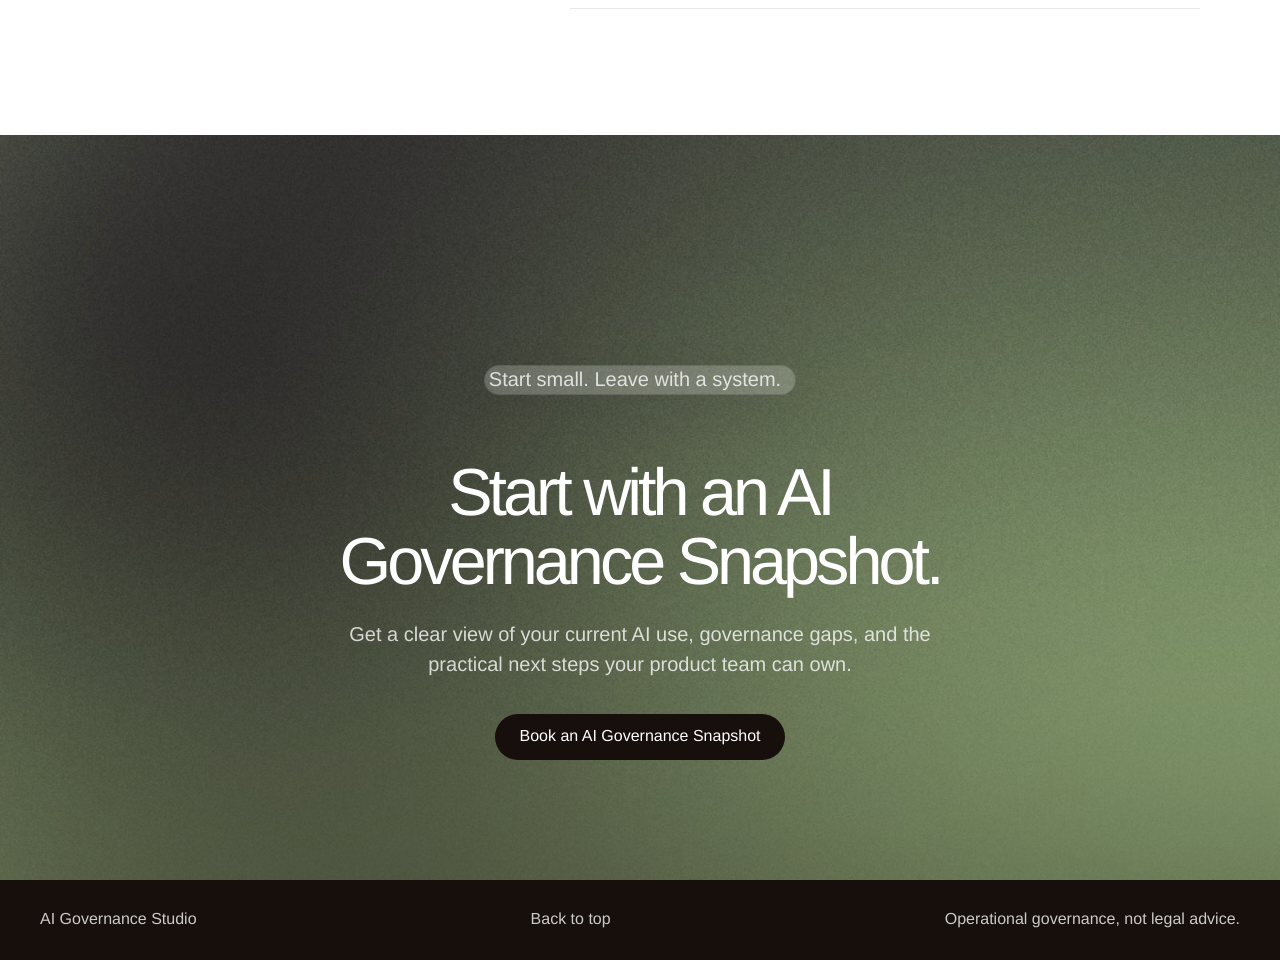
==== commit af18338a: "Add governance deliverables map" ====
--- a/index.html
+++ b/index.html
@@ -171,21 +171,42 @@
 
       <section class="section deliverables reveal" aria-labelledby="deliverables-title">
         <div class="section-inner">
-          <div class="section-heading">
-            <p class="eyebrow">Deliverables</p>
-            <h2 id="deliverables-title">What you actually receive.</h2>
-          </div>
-          <div class="deliverable-grid">
-            <span>AI use-case inventory</span>
-            <span>Risk scoring matrix</span>
-            <span>Governance policy pack</span>
-            <span>Human review workflow</span>
-            <span>Vendor diligence checklist</span>
-            <span>Evidence dashboard</span>
-            <span>Incident response path</span>
-            <span>Training materials</span>
-            <span>Board-ready summary</span>
-            <span>Maintenance calendar</span>
+          <div class="section-heading deliverables-heading">
+            <div>
+              <p class="eyebrow">What You Get</p>
+              <h2 id="deliverables-title">The operating system behind responsible AI decisions.</h2>
+            </div>
+            <a class="button secondary compact" href="#pricing">Compare bundles</a>
+          </div>
+
+          <div class="deliverable-map" aria-label="AI governance operating system deliverables">
+            <div class="map-node map-node-top">Decide</div>
+            <div class="map-node map-node-left">Inventory</div>
+            <div class="map-node map-node-right">Vendors</div>
+            <div class="map-node map-node-bottom">Evidence</div>
+
+            <div class="map-core">
+              <div class="map-core-image" aria-hidden="true"></div>
+              <p>AI Governance OS</p>
+            </div>
+          </div>
+
+          <div class="artifact-strip" aria-label="Included artifacts">
+            <article>
+              <span>01</span>
+              <h3>Know what exists</h3>
+              <p>AI inventory, use-case intake, owner map, and risk-tiering rubric.</p>
+            </article>
+            <article>
+              <span>02</span>
+              <h3>Control what ships</h3>
+              <p>GenAI policy, human oversight checklist, approval workflow, and escalation path.</p>
+            </article>
+            <article>
+              <span>03</span>
+              <h3>Prove what happened</h3>
+              <p>Evidence repository, dashboard, training log, and board-ready summary.</p>
+            </article>
           </div>
         </div>
       </section>
--- a/styles.css
+++ b/styles.css
@@ -130,6 +130,11 @@
   padding: 0 24px;
 }
 
+.button.compact {
+  min-height: 40px;
+  padding: 0 18px;
+}
+
 .button:hover,
 .nav-cta:hover {
   transform: translateY(-2px);
@@ -289,6 +294,7 @@
 
 .section {
   padding: 126px 24px;
+  scroll-margin-top: 76px;
 }
 
 .section:nth-of-type(2n + 3) {
@@ -496,6 +502,11 @@
   position: relative;
 }
 
+.stroke-section > .section-inner {
+  position: relative;
+  z-index: 1;
+}
+
 .scroll-stroke {
   height: auto;
   opacity: 1;
@@ -506,6 +517,20 @@
   transform: rotate(-7deg);
   width: min(1080px, 86vw);
   z-index: 0;
+}
+
+.stroke-section[data-stroke-variant="1"] .scroll-stroke {
+  right: -470px;
+  top: -470px;
+  transform: rotate(-5deg);
+  width: min(1120px, 88vw);
+}
+
+.stroke-section[data-stroke-variant="2"] .scroll-stroke {
+  right: -420px;
+  top: -300px;
+  transform: rotate(-11deg);
+  width: min(1160px, 92vw);
 }
 
 .scroll-stroke path {
@@ -568,21 +593,157 @@
   font-size: 19px;
 }
 
-.deliverable-grid {
-  display: grid;
-  gap: 1px;
-  grid-template-columns: repeat(5, minmax(0, 1fr));
-  margin-top: 70px;
-}
-
-.deliverable-grid span {
+.deliverables-heading {
+  align-items: end;
+  display: flex;
+  justify-content: space-between;
+  max-width: none;
+}
+
+.deliverables-heading h2 {
+  max-width: 680px;
+}
+
+.deliverable-map {
+  height: 520px;
+  margin: 58px auto 0;
+  max-width: 880px;
+  position: relative;
+}
+
+.deliverable-map::before,
+.deliverable-map::after {
+  background: var(--line);
+  content: "";
+  left: 50%;
+  position: absolute;
+  top: 50%;
+  transform: translate(-50%, -50%);
+}
+
+.deliverable-map::before {
+  height: 1px;
+  width: min(100%, 760px);
+}
+
+.deliverable-map::after {
+  height: 330px;
+  width: 1px;
+}
+
+.map-node {
   align-items: center;
-  background: var(--surface);
-  border-radius: 2px;
+  background: #e9e9e6;
+  border: 1px solid rgba(27, 6, 36, 0.04);
+  border-radius: 999px;
   color: var(--ink);
   display: flex;
-  min-height: 112px;
-  padding: 20px;
+  font-size: 18px;
+  font-weight: 620;
+  height: 58px;
+  justify-content: center;
+  position: absolute;
+  width: 160px;
+  z-index: 2;
+}
+
+.map-node-top {
+  left: 50%;
+  top: 24px;
+  transform: translateX(-50%);
+}
+
+.map-node-left {
+  left: 0;
+  top: 50%;
+  transform: translateY(-50%);
+}
+
+.map-node-right {
+  right: 0;
+  top: 50%;
+  transform: translateY(-50%);
+}
+
+.map-node-bottom {
+  bottom: 24px;
+  left: 50%;
+  transform: translateX(-50%);
+}
+
+.map-core {
+  align-items: center;
+  background: rgba(255, 255, 255, 0.78);
+  border: 1px solid rgba(27, 6, 36, 0.08);
+  border-radius: 76px;
+  box-shadow: 0 0 0 6px rgba(27, 6, 36, 0.025), 0 0 0 12px rgba(27, 6, 36, 0.02),
+    0 0 0 18px rgba(27, 6, 36, 0.016);
+  display: flex;
+  height: 168px;
+  justify-content: center;
+  left: 50%;
+  overflow: hidden;
+  position: absolute;
+  top: 50%;
+  transform: translate(-50%, -50%);
+  width: min(480px, 58vw);
+  z-index: 3;
+}
+
+.map-core-image {
+  background: linear-gradient(120deg, rgba(27, 6, 36, 0.72), rgba(174, 236, 29, 0.18)),
+    url("assets/hero-gradient.jpeg");
+  background-position: center;
+  background-size: cover;
+  inset: 0;
+  position: absolute;
+}
+
+.map-core p {
+  color: #fff;
+  font-size: clamp(34px, 5vw, 56px);
+  font-weight: 650;
+  letter-spacing: -0.055em;
+  line-height: 0.95;
+  margin: 0;
+  position: relative;
+  text-align: center;
+  z-index: 1;
+}
+
+.artifact-strip {
+  border-top: 1px solid var(--line);
+  display: grid;
+  grid-template-columns: repeat(3, minmax(0, 1fr));
+  margin-top: 36px;
+}
+
+.artifact-strip article {
+  border-right: 1px solid var(--line);
+  padding: 30px 34px 0 0;
+}
+
+.artifact-strip article + article {
+  padding-left: 34px;
+}
+
+.artifact-strip article:last-child {
+  border-right: 0;
+}
+
+.artifact-strip span {
+  color: var(--muted);
+  display: block;
+  font-size: 14px;
+  margin-bottom: 22px;
+}
+
+.artifact-strip h3 {
+  margin-bottom: 12px;
+}
+
+.artifact-strip p {
+  color: var(--muted);
 }
 
 .pricing-grid {
@@ -1004,7 +1165,8 @@
   .pricing-grid,
   .pillar-row,
   .scope-columns,
-  .before-after {
+  .before-after,
+  .artifact-strip {
     grid-template-columns: 1fr;
   }
 
@@ -1030,6 +1192,20 @@
     width: 1240px;
   }
 
+  .stroke-section[data-stroke-variant="1"] .scroll-stroke {
+    right: -740px;
+    top: -70px;
+    transform: rotate(-7deg);
+    width: 1260px;
+  }
+
+  .stroke-section[data-stroke-variant="2"] .scroll-stroke {
+    right: -780px;
+    top: -80px;
+    transform: rotate(-12deg);
+    width: 1280px;
+  }
+
   .scroll-stroke-track {
     opacity: 0.13;
   }
@@ -1043,8 +1219,54 @@
     grid-template-columns: 1fr;
   }
 
-  .deliverable-grid {
-    grid-template-columns: repeat(2, minmax(0, 1fr));
+  .deliverables-heading {
+    align-items: flex-start;
+    flex-direction: column;
+    gap: 24px;
+  }
+
+  .deliverable-map {
+    height: 470px;
+    margin-top: 46px;
+  }
+
+  .deliverable-map::before {
+    width: calc(100% - 24px);
+  }
+
+  .deliverable-map::after {
+    height: 292px;
+  }
+
+  .map-node {
+    font-size: 15px;
+    height: 48px;
+    width: 128px;
+  }
+
+  .map-node-left {
+    left: -8px;
+  }
+
+  .map-node-right {
+    right: -8px;
+  }
+
+  .map-core {
+    border-radius: 54px;
+    height: 136px;
+    width: min(390px, 64vw);
+  }
+
+  .artifact-strip article,
+  .artifact-strip article + article {
+    border-bottom: 1px solid var(--line);
+    border-right: 0;
+    padding: 28px 0;
+  }
+
+  .artifact-strip article:last-child {
+    border-bottom: 0;
   }
 
   .hero-actions {
@@ -1080,8 +1302,36 @@
     background-position: center top;
   }
 
-  .deliverable-grid {
-    grid-template-columns: 1fr;
+  .deliverable-map {
+    height: 560px;
+  }
+
+  .deliverable-map::before {
+    display: none;
+  }
+
+  .deliverable-map::after {
+    height: 390px;
+  }
+
+  .map-node-left,
+  .map-node-right {
+    left: 50%;
+    right: auto;
+    transform: translateX(-50%);
+  }
+
+  .map-node-left {
+    top: 108px;
+  }
+
+  .map-node-right {
+    top: auto;
+    bottom: 108px;
+  }
+
+  .map-core {
+    width: min(330px, 78vw);
   }
 
   .service-card,
